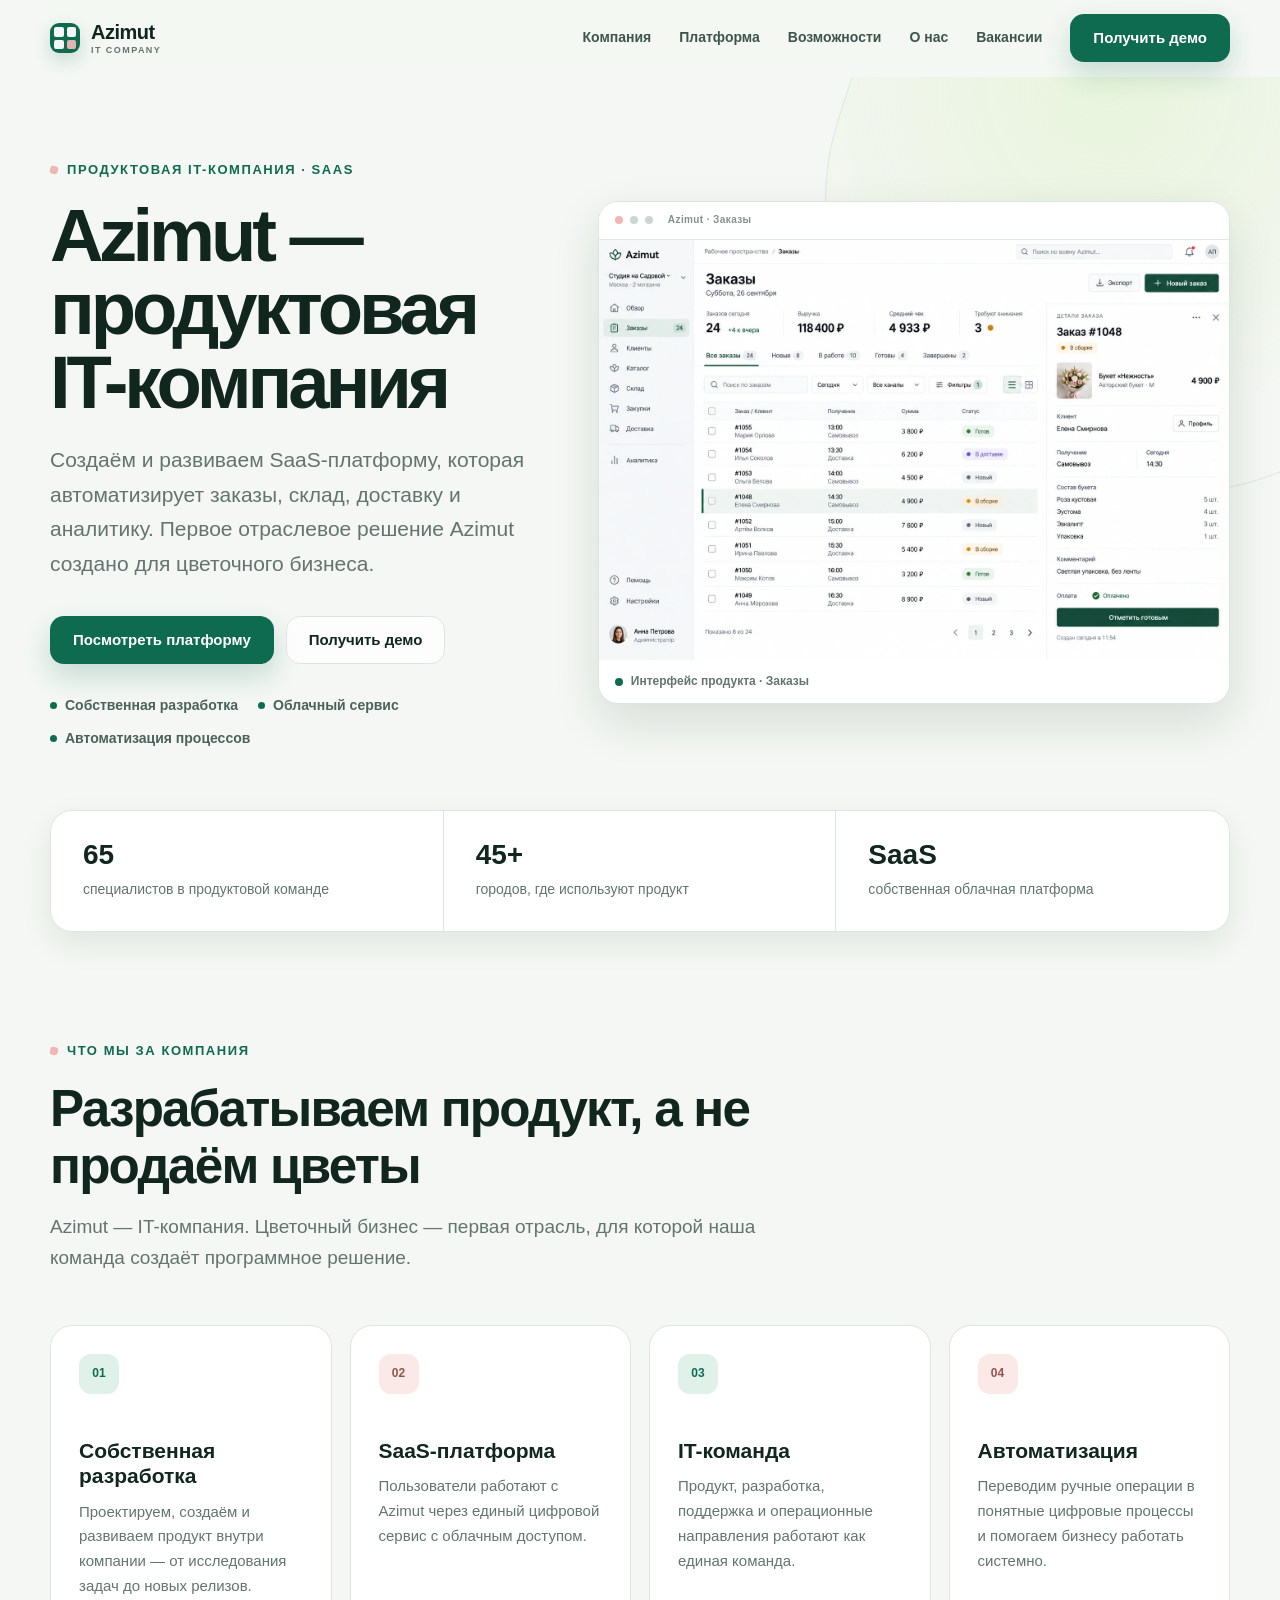
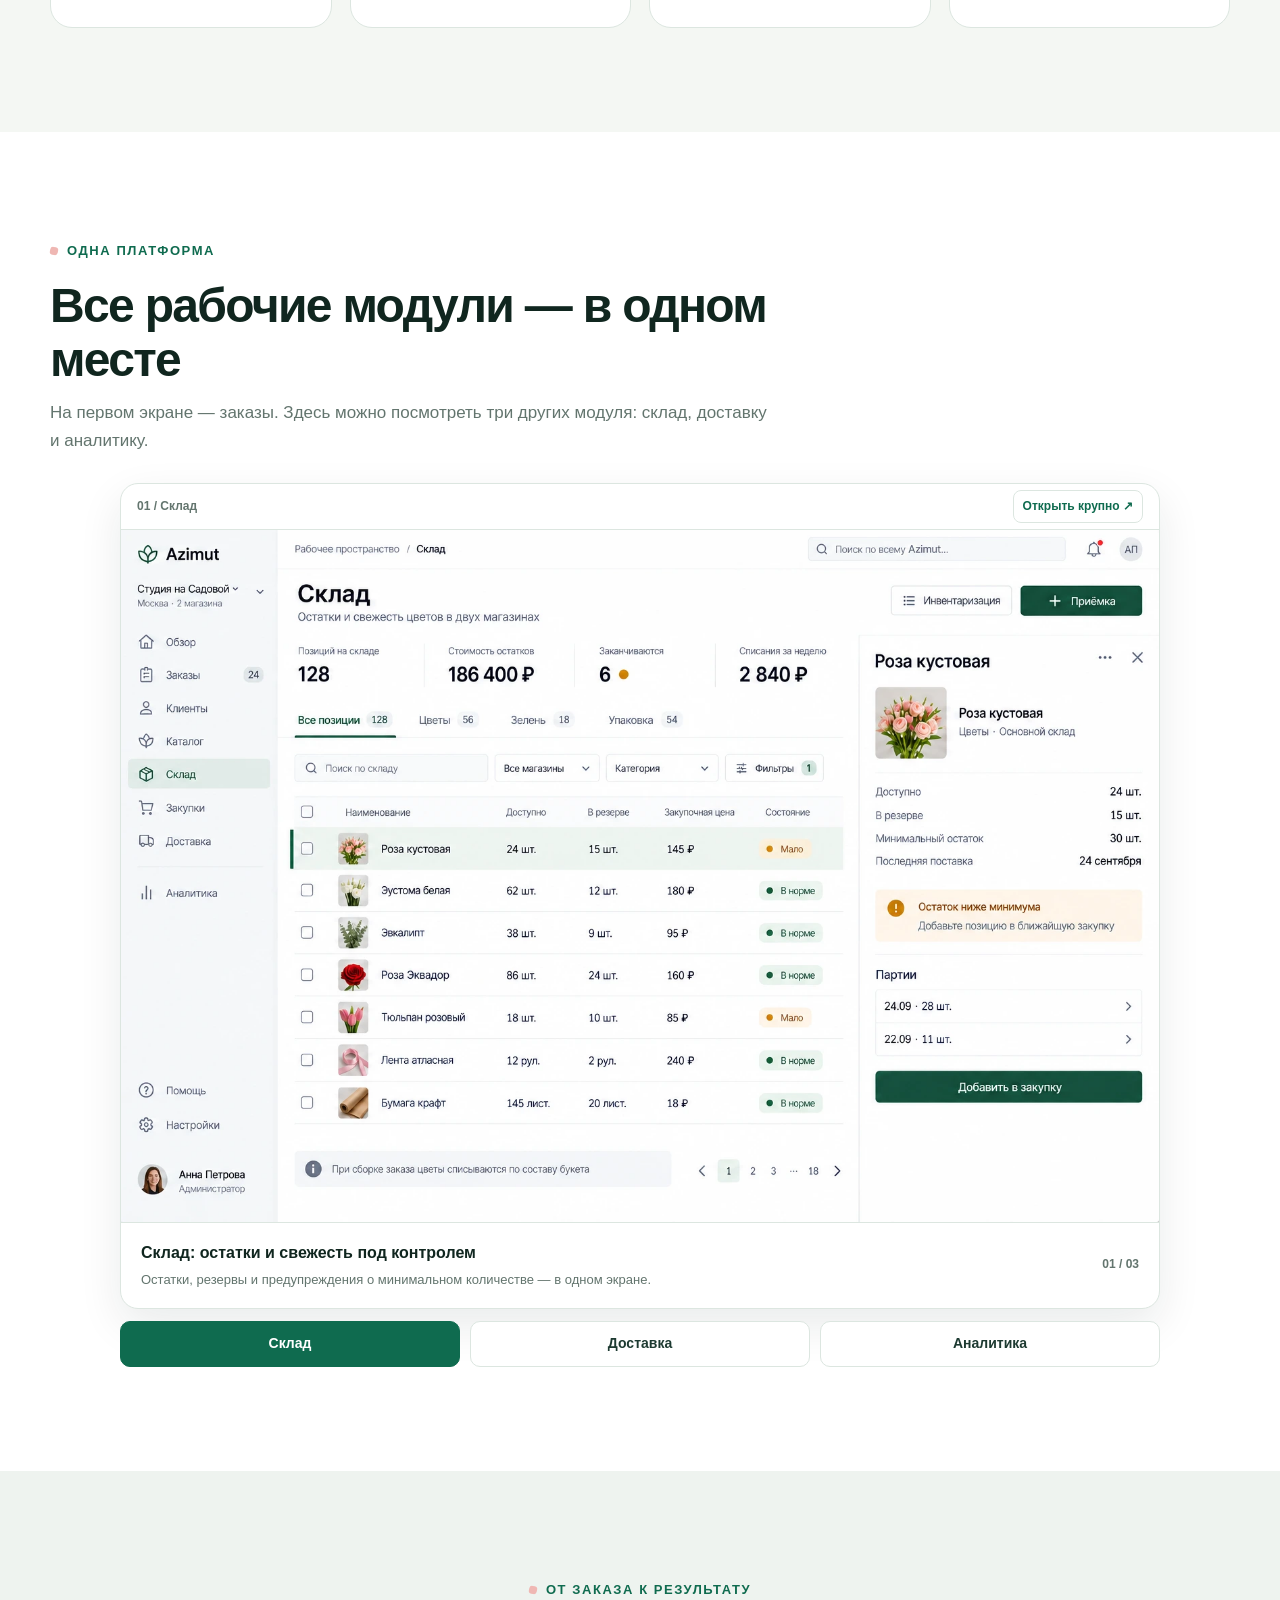
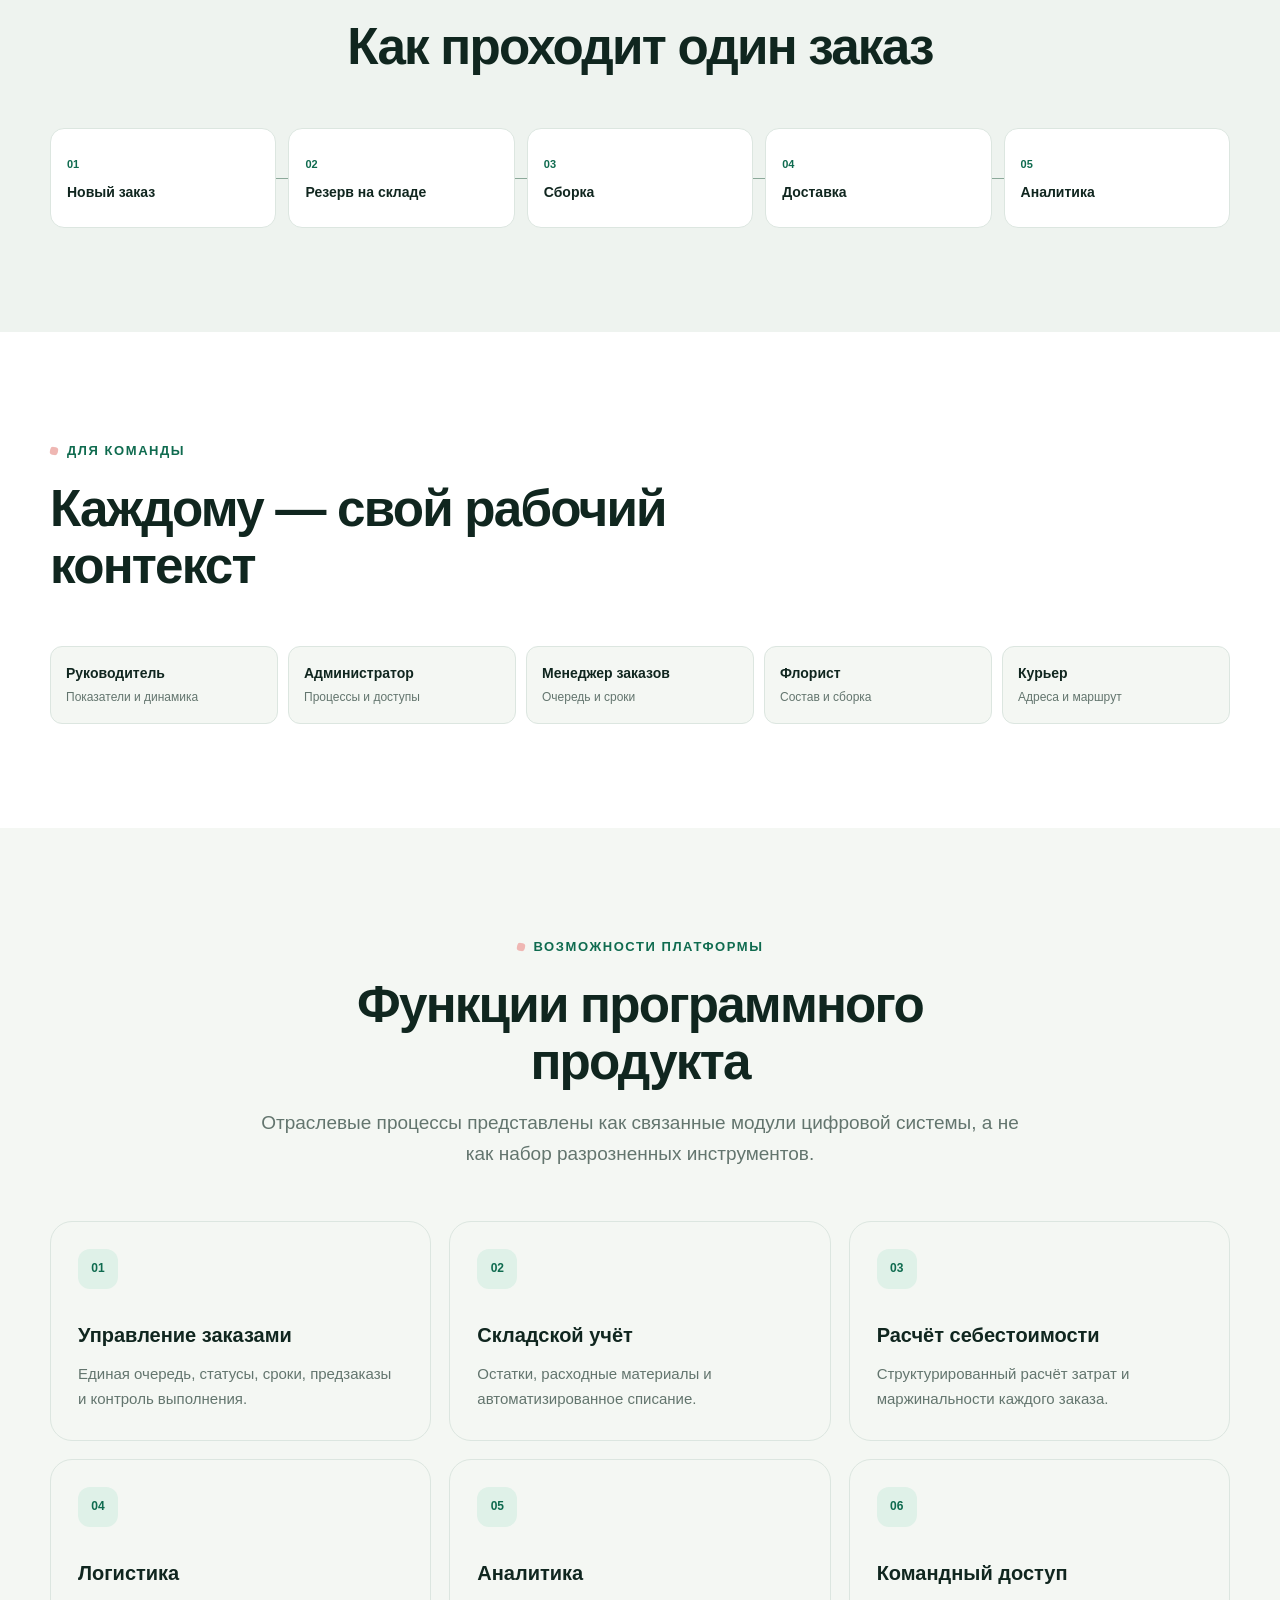
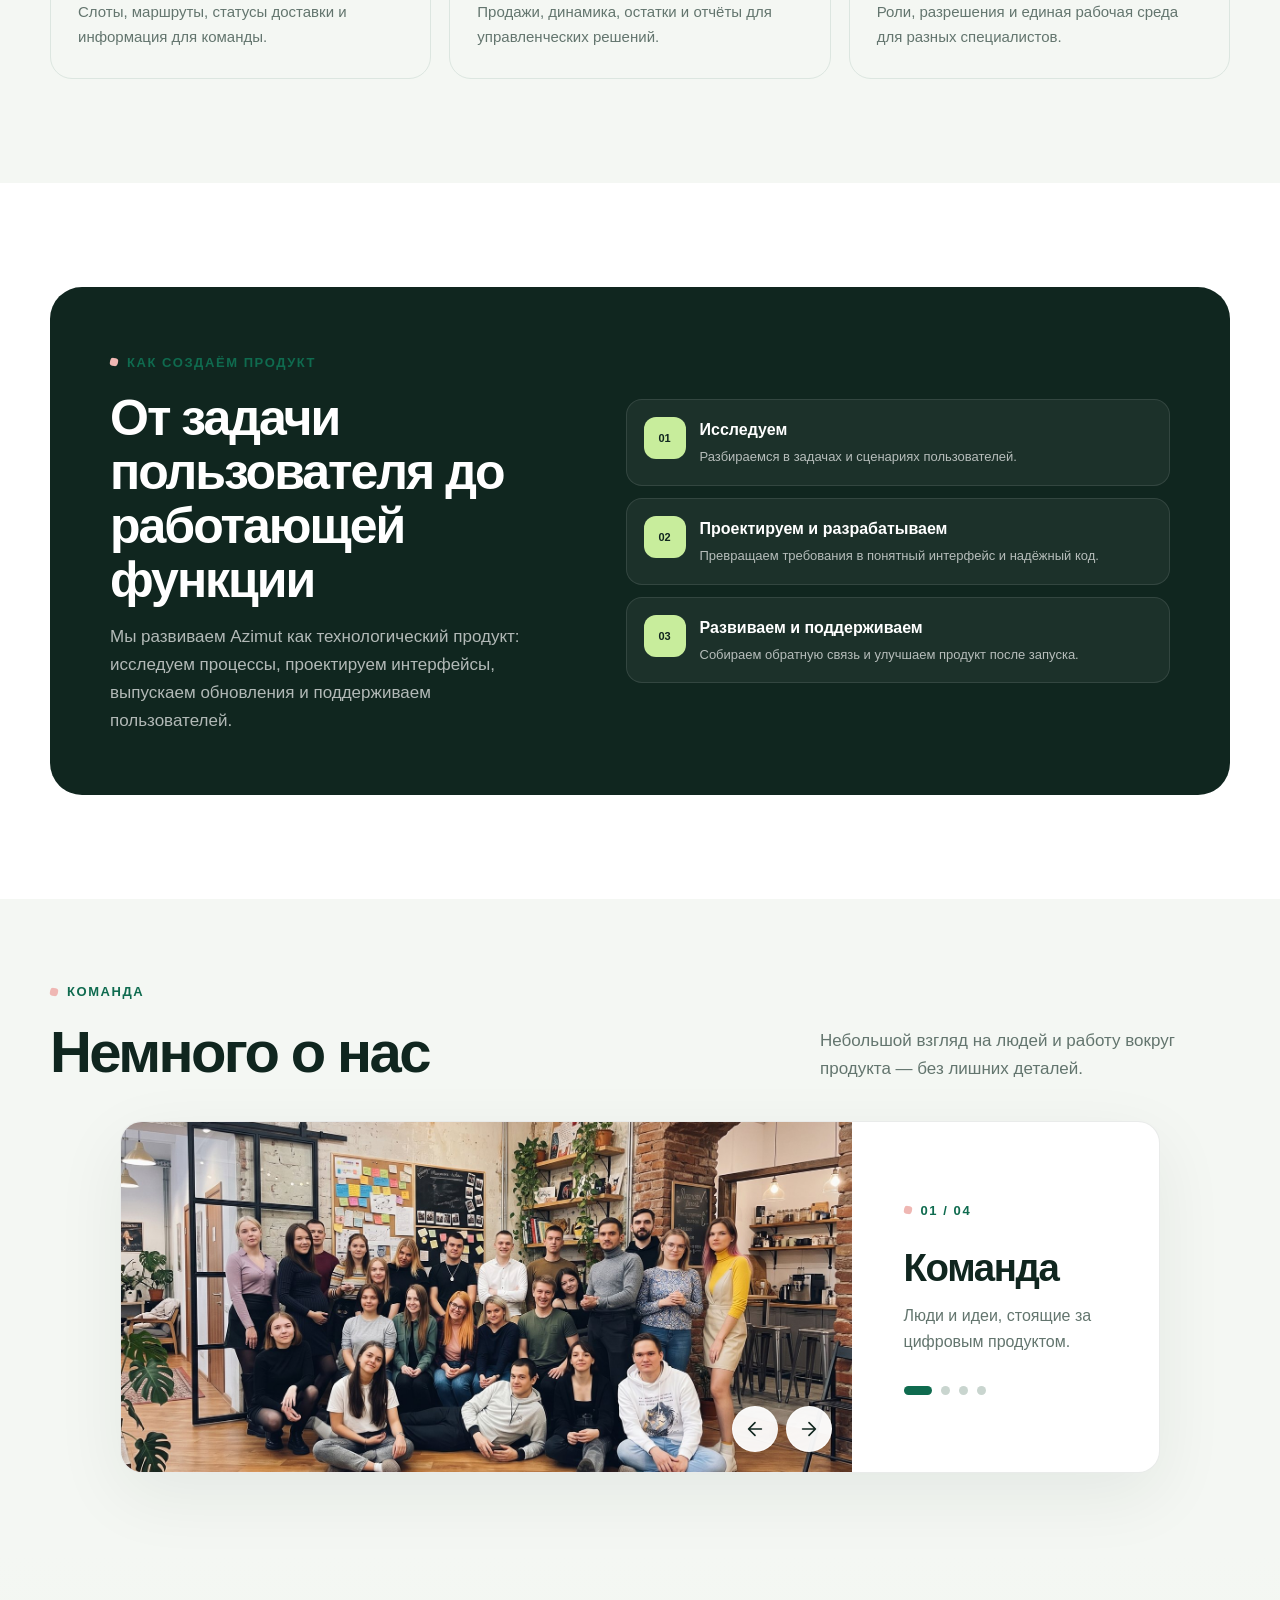
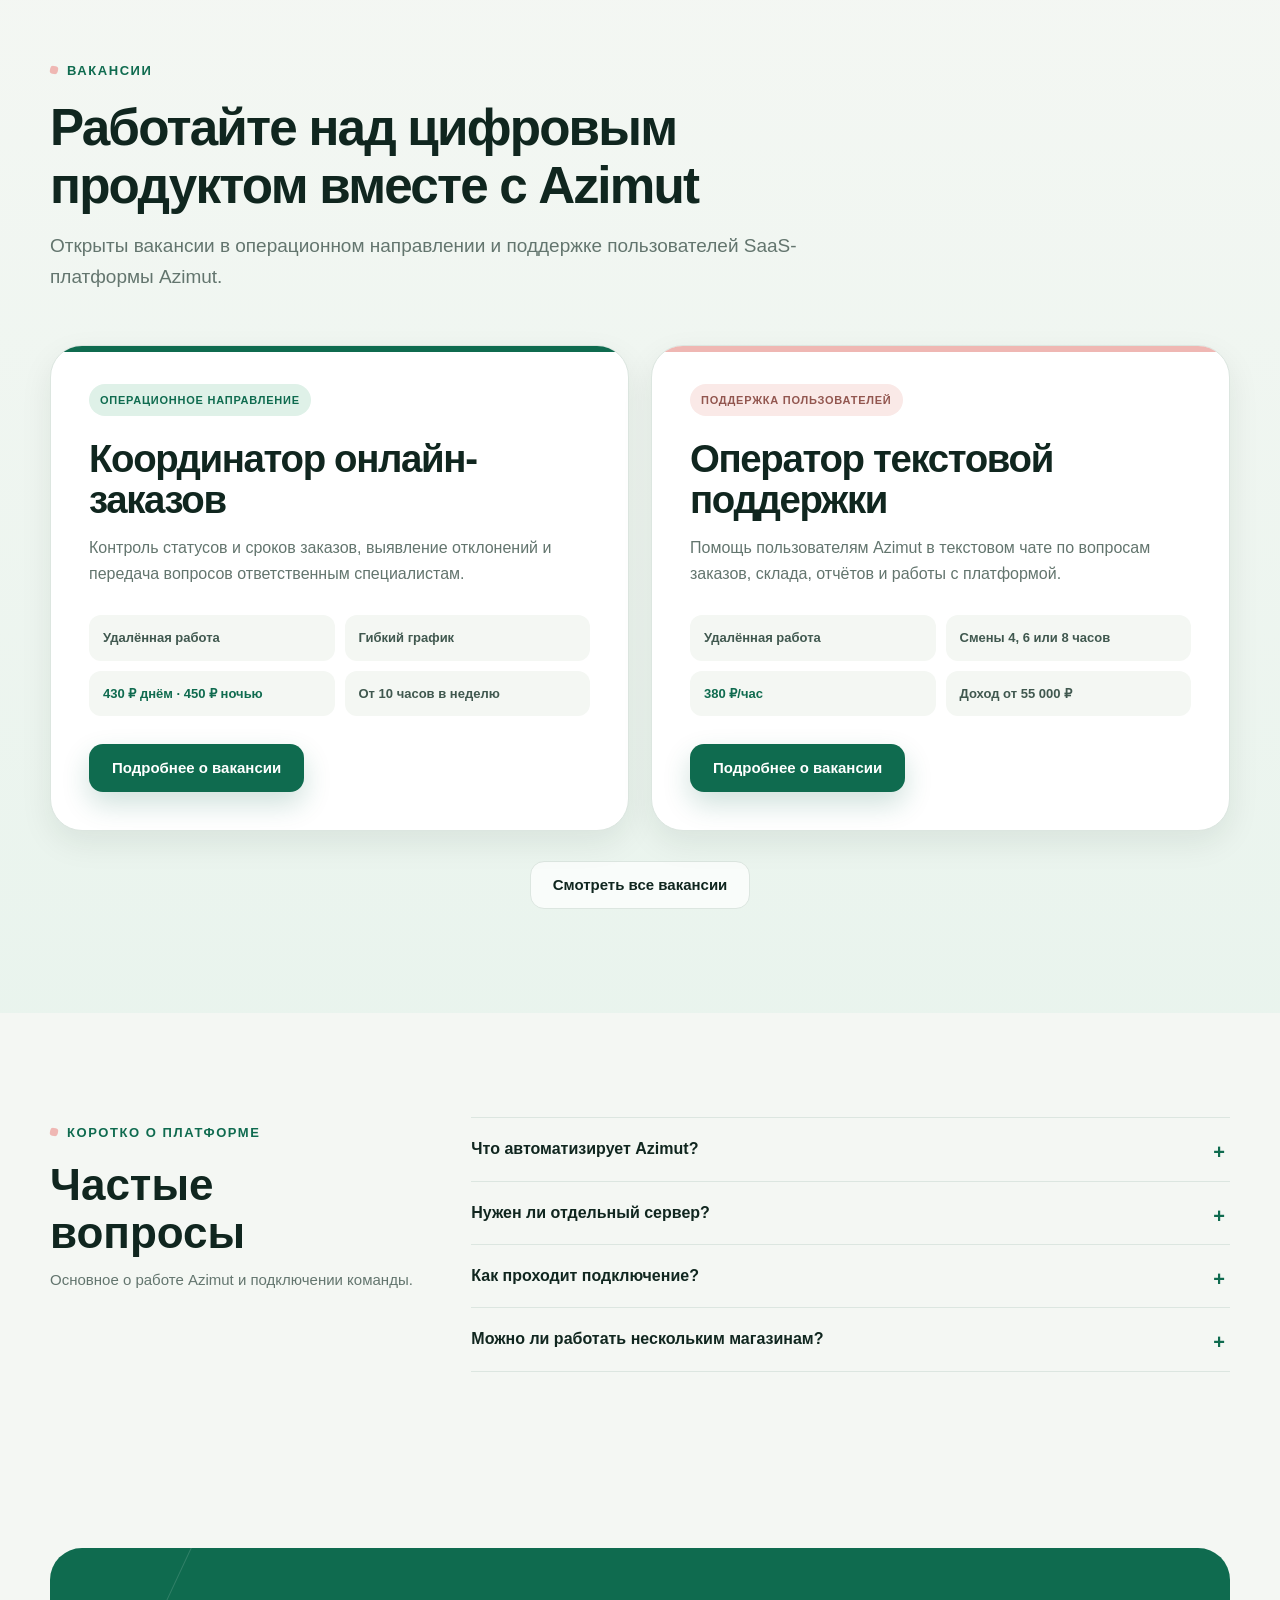
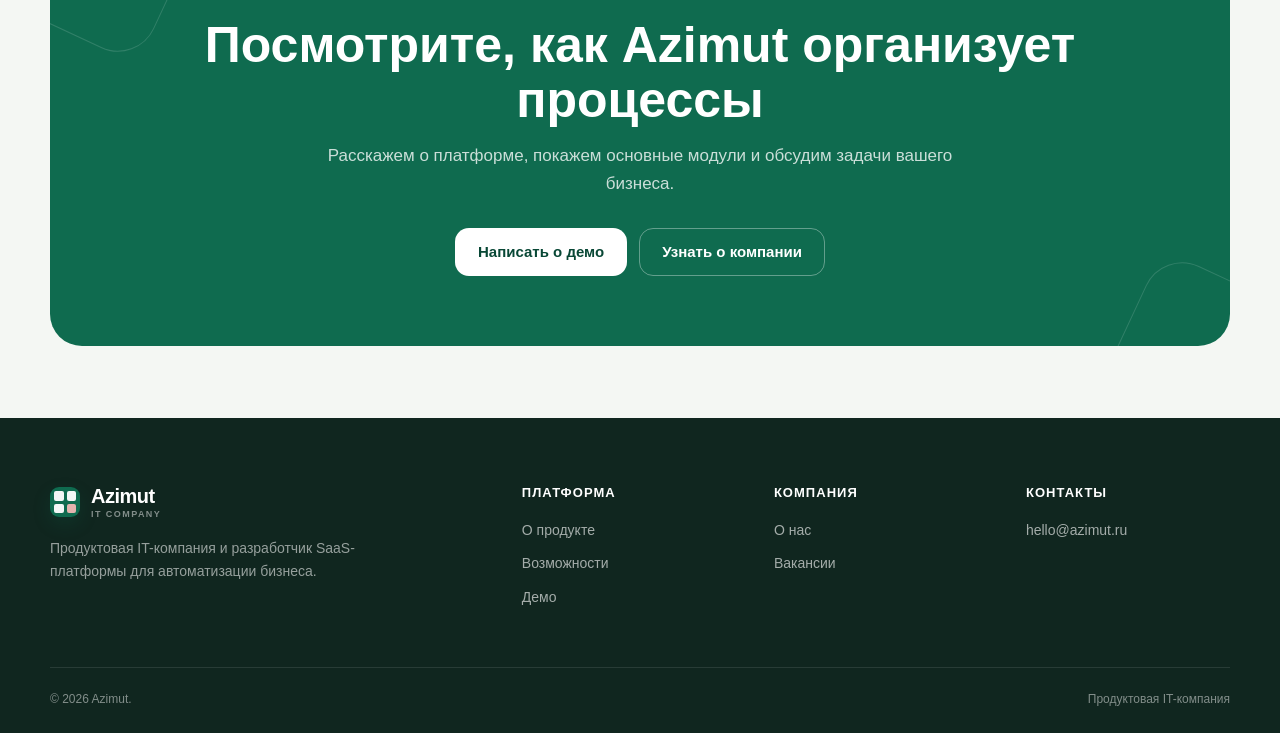
==== index.html @ 746b295f "Publish Azimut website" ====
<!DOCTYPE html>
<html lang="ru">
<head>
  <meta charset="UTF-8">
  <meta name="viewport" content="width=device-width, initial-scale=1.0">
  <meta name="theme-color" content="#0f6b4f">
  <meta name="description" content="Azimut — продуктовая IT-компания. Разрабатываем SaaS-платформу для автоматизации заказов, склада, доставки и аналитики бизнеса.">
  <meta property="og:title" content="Azimut — продуктовая IT-компания">
  <meta property="og:description" content="Создаём и развиваем SaaS-платформу для автоматизации бизнес-процессов. Первое отраслевое решение — для цветочного бизнеса.">
  <meta property="og:type" content="website">
  <meta property="og:site_name" content="Azimut">
  <meta property="og:url" content="https://azimutwork.ru/">
  <meta property="og:image" content="https://azimutwork.ru/og-image.png">
  <meta name="twitter:card" content="summary_large_image">
  <link rel="canonical" href="https://azimutwork.ru/">
  <link rel="icon" type="image/png" href="favicon.png?v=20260930">
  <link rel="stylesheet" href="styles.css?v=20261006-preview">
  <script src="script.js?v=20261006-preview" defer></script>
  <title>Azimut — продуктовая IT-компания и разработчик SaaS-платформы</title>
</head>
<body>
  <a class="skip-link" href="#main">Перейти к содержанию</a>

  <header class="site-header" data-header>
    <div class="container header-inner">
      <a class="brand" href="index.html" aria-label="Azimut — главная">
        <span class="brand-mark" aria-hidden="true"><i></i><i></i><i></i><i></i></span>
        <span class="brand-copy">Azimut<small>IT company</small></span>
      </a>
      <nav class="desktop-nav" aria-label="Основная навигация">
        <a href="#company">Компания</a>
        <a href="#platform">Платформа</a>
        <a href="#capabilities">Возможности</a>
        <a href="about.html">О нас</a>
        <a href="careers.html">Вакансии</a>
        <a class="button button--primary" href="mailto:hello@azimut.ru?subject=Демо%20Azimut">Получить демо</a>
      </nav>
      <button class="menu-button" type="button" aria-label="Открыть меню" aria-expanded="false" aria-controls="mobile-nav" data-menu-button>
        <span class="menu-lines" aria-hidden="true"><span></span><span></span><span></span></span>
      </button>
    </div>
  </header>

  <nav class="mobile-nav" id="mobile-nav" aria-label="Мобильная навигация" data-mobile-nav hidden>
    <a href="#company">Компания</a>
    <a href="#platform">Платформа</a>
    <a href="#capabilities">Возможности</a>
    <a href="about.html">О нас</a>
    <a href="careers.html">Вакансии</a>
    <a class="button button--primary" href="mailto:hello@azimut.ru?subject=Демо%20Azimut">Получить демо</a>
  </nav>

  <main id="main">
    <section class="hero">
      <div class="container hero-grid">
        <div class="hero-copy reveal">
          <div class="eyebrow">Продуктовая IT-компания · SaaS</div>
          <h1>Azimut — продуктовая IT-компания</h1>
          <p>Создаём и развиваем SaaS-платформу, которая автоматизирует заказы, склад, доставку и аналитику. Первое отраслевое решение Azimut создано для цветочного бизнеса.</p>
          <div class="hero-actions">
            <a class="button button--primary" href="#platform">Посмотреть платформу</a>
            <a class="button button--secondary" href="mailto:hello@azimut.ru?subject=Демо%20Azimut">Получить демо</a>
          </div>
          <div class="hero-points" aria-label="Ключевые особенности">
            <span>Собственная разработка</span>
            <span>Облачный сервис</span>
            <span>Автоматизация процессов</span>
          </div>
        </div>

        <figure class="product-window product-window--real reveal reveal--delay">
          <div class="window-bar"><span></span><span></span><span></span><div class="window-address">Azimut · Заказы</div></div>
          <img class="hero-product-image" src="product-orders.webp" alt="Реальный экран Azimut: очередь заказов, статусы и карточка выбранного заказа" width="1536" height="1024" fetchpriority="high">
          <figcaption class="hero-product-caption"><span class="status-dot"></span> Интерфейс продукта · Заказы</figcaption>
        </figure>
      </div>
    </section>

    <section class="trust-strip" aria-label="Azimut в цифрах">
      <div class="container">
        <div class="trust-grid">
          <div class="trust-item"><strong>65</strong><span>специалистов в продуктовой команде</span></div>
          <div class="trust-item"><strong>45+</strong><span>городов, где используют продукт</span></div>
          <div class="trust-item"><strong>SaaS</strong><span>собственная облачная платформа</span></div>
        </div>
      </div>
    </section>

    <section class="section" id="company">
      <div class="container">
        <div class="section-heading">
          <div class="eyebrow">Что мы за компания</div>
          <h2>Разрабатываем продукт, а не продаём цветы</h2>
          <p>Azimut — IT-компания. Цветочный бизнес — первая отрасль, для которой наша команда создаёт программное решение.</p>
        </div>
        <div class="card-grid">
          <article class="info-card"><span class="card-index">01</span><h3>Собственная разработка</h3><p>Проектируем, создаём и развиваем продукт внутри компании — от исследования задач до новых релизов.</p></article>
          <article class="info-card"><span class="card-index">02</span><h3>SaaS-платформа</h3><p>Пользователи работают с Azimut через единый цифровой сервис с облачным доступом.</p></article>
          <article class="info-card"><span class="card-index">03</span><h3>IT-команда</h3><p>Продукт, разработка, поддержка и операционные направления работают как единая команда.</p></article>
          <article class="info-card"><span class="card-index">04</span><h3>Автоматизация</h3><p>Переводим ручные операции в понятные цифровые процессы и помогаем бизнесу работать системно.</p></article>
        </div>
      </div>
    </section>

    <section class="section section--surface" id="platform">
      <div class="container showcase showcase--gallery">
        <div class="section-heading product-heading">
          <div class="eyebrow">Одна платформа</div>
          <h2>Все рабочие модули — в одном месте</h2>
          <p>На первом экране — заказы. Здесь можно посмотреть три других модуля: склад, доставку и аналитику.</p>
        </div>
        <div class="product-gallery" data-product-gallery>
          <div class="product-gallery-frame">
            <div class="product-gallery-toolbar"><span data-product-label>01 / Склад</span><button type="button" data-product-zoom>Открыть крупно <span aria-hidden="true">↗</span></button></div>
            <button class="product-gallery-media" type="button" data-product-zoom aria-label="Открыть выбранный экран Azimut крупно">
              <img src="product-stock.webp" alt="Реальный интерфейс Azimut: складской учёт" width="1536" height="1024" loading="lazy" data-product-image>
            </button>
            <div class="product-gallery-caption"><div><strong data-product-title>Склад: остатки и свежесть под контролем</strong><p data-product-description>Остатки, резервы и предупреждения о минимальном количестве — в одном экране.</p></div><span data-product-counter>01 / 03</span></div>
          </div>
          <div class="product-gallery-tabs" role="tablist" aria-label="Другие экраны продукта">
            <button class="is-active" type="button" role="tab" aria-selected="true" tabindex="0" data-product-tab data-image="product-stock.webp" data-label="01 / Склад" data-title="Склад: остатки и свежесть под контролем" data-description="Остатки, резервы и предупреждения о минимальном количестве — в одном экране." data-alt="Реальный интерфейс Azimut: складской учёт" data-counter="01 / 03">Склад</button>
            <button type="button" role="tab" aria-selected="false" tabindex="-1" data-product-tab data-image="product-delivery.webp" data-label="02 / Доставка" data-title="Доставка: маршрут и статусы на виду" data-description="Курьеры, адреса и порядок точек собраны на карте текущего дня." data-alt="Реальный интерфейс Azimut: управление доставкой" data-counter="02 / 03">Доставка</button>
            <button type="button" role="tab" aria-selected="false" tabindex="-1" data-product-tab data-image="product-analytics.webp" data-label="03 / Аналитика" data-title="Аналитика для решений по бизнесу" data-description="Выручка, прибыль и динамика продаж без ручного сведения отчётов." data-alt="Реальный интерфейс Azimut: аналитика бизнеса" data-counter="03 / 03">Аналитика</button>
          </div>
        </div>
      </div>
    </section>

    <section class="section order-flow" id="workflow">
      <div class="container">
        <div class="section-heading section-heading--center">
          <div class="eyebrow">От заказа к результату</div>
          <h2>Как проходит один заказ</h2>
        </div>
        <ol class="order-flow-list">
          <li><span>01</span><strong>Новый заказ</strong></li>
          <li><span>02</span><strong>Резерв на складе</strong></li>
          <li><span>03</span><strong>Сборка</strong></li>
          <li><span>04</span><strong>Доставка</strong></li>
          <li><span>05</span><strong>Аналитика</strong></li>
        </ol>
      </div>
    </section>

    <section class="section section--surface" id="users">
      <div class="container">
        <div class="section-heading">
          <div class="eyebrow">Для команды</div>
          <h2>Каждому — свой рабочий контекст</h2>
        </div>
        <ul class="role-list">
          <li><strong>Руководитель</strong><span>Показатели и динамика</span></li>
          <li><strong>Администратор</strong><span>Процессы и доступы</span></li>
          <li><strong>Менеджер заказов</strong><span>Очередь и сроки</span></li>
          <li><strong>Флорист</strong><span>Состав и сборка</span></li>
          <li><strong>Курьер</strong><span>Адреса и маршрут</span></li>
        </ul>
      </div>
    </section>

    <section class="section" id="capabilities">
      <div class="container">
        <div class="section-heading section-heading--center">
          <div class="eyebrow">Возможности платформы</div>
          <h2>Функции программного продукта</h2>
          <p>Отраслевые процессы представлены как связанные модули цифровой системы, а не как набор разрозненных инструментов.</p>
        </div>
        <div class="feature-grid">
          <article class="feature-card"><span class="card-index">01</span><h3>Управление заказами</h3><p>Единая очередь, статусы, сроки, предзаказы и контроль выполнения.</p></article>
          <article class="feature-card"><span class="card-index">02</span><h3>Складской учёт</h3><p>Остатки, расходные материалы и автоматизированное списание.</p></article>
          <article class="feature-card"><span class="card-index">03</span><h3>Расчёт себестоимости</h3><p>Структурированный расчёт затрат и маржинальности каждого заказа.</p></article>
          <article class="feature-card"><span class="card-index">04</span><h3>Логистика</h3><p>Слоты, маршруты, статусы доставки и информация для команды.</p></article>
          <article class="feature-card"><span class="card-index">05</span><h3>Аналитика</h3><p>Продажи, динамика, остатки и отчёты для управленческих решений.</p></article>
          <article class="feature-card"><span class="card-index">06</span><h3>Командный доступ</h3><p>Роли, разрешения и единая рабочая среда для разных специалистов.</p></article>
        </div>
      </div>
    </section>

    <section class="section section--surface">
      <div class="container">
        <div class="process-band">
          <div>
            <div class="eyebrow">Как создаём продукт</div>
            <h2>От задачи пользователя до работающей функции</h2>
            <p>Мы развиваем Azimut как технологический продукт: исследуем процессы, проектируем интерфейсы, выпускаем обновления и поддерживаем пользователей.</p>
          </div>
          <div class="process-list">
            <article class="process-item"><span>01</span><div><h3>Исследуем</h3><p>Разбираемся в задачах и сценариях пользователей.</p></div></article>
            <article class="process-item"><span>02</span><div><h3>Проектируем и разрабатываем</h3><p>Превращаем требования в понятный интерфейс и надёжный код.</p></div></article>
            <article class="process-item"><span>03</span><div><h3>Развиваем и поддерживаем</h3><p>Собираем обратную связь и улучшаем продукт после запуска.</p></div></article>
          </div>
        </div>
      </div>
    </section>

    <section class="section company-life-section" id="team">
      <div class="container">
        <div class="company-life-heading">
          <div>
            <div class="eyebrow">Команда</div>
            <h2>Немного о нас</h2>
          </div>
          <p>Небольшой взгляд на людей и работу вокруг продукта — без лишних деталей.</p>
        </div>
        <div class="team-carousel" data-team-carousel aria-label="Фотографии команды Azimut">
          <div class="team-carousel-visual">
            <figure class="team-carousel-slide is-active" data-team-slide>
              <img src="images/team-preview/team-gathering.jpeg?v=20261006-2" alt="Команда Azimut в рабочем пространстве" loading="lazy">
            </figure>
            <figure class="team-carousel-slide" data-team-slide hidden>
              <img src="images/team-preview/product-presentation-oct.jpeg?v=20261006-2" alt="Команда Azimut представляет продукт" loading="lazy">
            </figure>
            <figure class="team-carousel-slide" data-team-slide hidden>
              <img src="images/team-preview/team-workshop.jpeg?v=20261006-2" alt="Коллеги вместе проводят время на командном мероприятии" loading="lazy">
            </figure>
            <figure class="team-carousel-slide" data-team-slide hidden>
              <img src="images/team-preview/team-presentation-metrics-new.jpeg?v=20261006-2" alt="Выступление и обсуждение развития команды" loading="lazy">
            </figure>
            <div class="team-carousel-arrows">
              <button type="button" data-team-prev aria-label="Предыдущее фото"><svg viewBox="0 0 24 24" aria-hidden="true"><path d="M19 12H5m7 7-7-7 7-7"/></svg></button>
              <button type="button" data-team-next aria-label="Следующее фото"><svg viewBox="0 0 24 24" aria-hidden="true"><path d="M5 12h14m-7-7 7 7-7 7"/></svg></button>
            </div>
          </div>
          <div class="team-carousel-copy">
            <span class="eyebrow" data-team-count aria-hidden="true">01 / 04</span>
            <h3 data-team-title>Команда</h3>
            <p data-team-caption>Люди и идеи, стоящие за цифровым продуктом.</p>
            <div class="team-carousel-dots" aria-label="Выбрать фотографию">
              <button type="button" data-team-dot="0" aria-label="Фото 1 из 4" aria-pressed="true"></button>
              <button type="button" data-team-dot="1" aria-label="Фото 2 из 4" aria-pressed="false"></button>
              <button type="button" data-team-dot="2" aria-label="Фото 3 из 4" aria-pressed="false"></button>
              <button type="button" data-team-dot="3" aria-label="Фото 4 из 4" aria-pressed="false"></button>
            </div>
            <span class="sr-only" data-team-live aria-live="polite">Фото 1 из 4. Команда</span>
          </div>
        </div>
      </div>
    </section>

    <section class="section vacancies-section" id="vacancies">
      <div class="container">
        <div class="section-heading">
          <div class="eyebrow">Вакансии</div>
          <h2>Работайте над цифровым продуктом вместе с Azimut</h2>
          <p>Открыты вакансии в операционном направлении и поддержке пользователей SaaS-платформы Azimut.</p>
        </div>
        <div class="vacancy-grid">
          <article class="vacancy-card vacancy-card--orders">
            <div class="vacancy-card-top">
              <span class="vacancy-label">Операционное направление</span>
              <h3>Координатор онлайн-заказов</h3>
              <p>Контроль статусов и сроков заказов, выявление отклонений и передача вопросов ответственным специалистам.</p>
            </div>
            <ul class="vacancy-meta" aria-label="Условия вакансии координатора">
              <li>Удалённая работа</li>
              <li>Гибкий график</li>
              <li><strong>430 ₽ днём · 450 ₽ ночью</strong></li>
              <li>От 10 часов в неделю</li>
            </ul>
            <a class="button button--primary" href="vacancy-orders.html">Подробнее о вакансии</a>
          </article>

          <article class="vacancy-card vacancy-card--support">
            <div class="vacancy-card-top">
              <span class="vacancy-label">Поддержка пользователей</span>
              <h3>Оператор текстовой поддержки</h3>
              <p>Помощь пользователям Azimut в текстовом чате по вопросам заказов, склада, отчётов и работы с платформой.</p>
            </div>
            <ul class="vacancy-meta" aria-label="Условия вакансии оператора поддержки">
              <li>Удалённая работа</li>
              <li>Смены 4, 6 или 8 часов</li>
              <li><strong>380 ₽/час</strong></li>
              <li>Доход от 55 000 ₽</li>
            </ul>
            <a class="button button--primary" href="vacancy-support.html">Подробнее о вакансии</a>
          </article>
        </div>
        <div class="vacancies-all-link"><a class="button button--secondary" href="careers.html">Смотреть все вакансии</a></div>
      </div>
    </section>

    <section class="section faq-section" id="faq">
      <div class="container faq-layout">
        <div class="faq-intro"><div class="eyebrow">Коротко о платформе</div><h2>Частые вопросы</h2><p>Основное о работе Azimut и подключении команды.</p></div>
        <div class="home-faq-list">
          <details class="faq-item"><summary>Что автоматизирует Azimut?</summary><p>Платформа связывает заказы, складские остатки, сборку, доставку и управленческую аналитику.</p></details>
          <details class="faq-item"><summary>Нужен ли отдельный сервер?</summary><p>Нет. Azimut работает как облачный сервис: команда входит в рабочее пространство через браузер.</p></details>
          <details class="faq-item"><summary>Как проходит подключение?</summary><p>Сначала мы знакомимся с процессами бизнеса, затем настраиваем рабочее пространство, роли и доступы команды.</p></details>
          <details class="faq-item"><summary>Можно ли работать нескольким магазинам?</summary><p>Да. В одном рабочем пространстве можно вести процессы нескольких магазинов.</p></details>
        </div>
      </div>
    </section>

    <section class="section section--tight" id="demo">
      <div class="container">
        <div class="cta-panel">
          <h2>Посмотрите, как Azimut организует процессы</h2>
          <p>Расскажем о платформе, покажем основные модули и обсудим задачи вашего бизнеса.</p>
          <div class="hero-actions">
            <a class="button button--light" href="mailto:hello@azimut.ru?subject=Демо%20Azimut">Написать о демо</a>
            <a class="button button--ghost-light" href="about.html">Узнать о компании</a>
          </div>
        </div>
      </div>
    </section>
  </main>

  <dialog class="product-lightbox" data-product-lightbox aria-label="Экран интерфейса Azimut">
    <div class="product-lightbox-inner"><div class="product-lightbox-header"><span data-lightbox-label>Экран Azimut</span><button type="button" data-lightbox-close aria-label="Закрыть">×</button></div><img src="product-stock.webp" alt="Экран интерфейса Azimut" data-lightbox-image></div>
  </dialog>

  <footer class="site-footer" id="footer">
    <div class="container">
      <div class="footer-grid">
        <div class="footer-brand">
          <a class="brand" href="index.html" aria-label="Azimut — главная">
            <span class="brand-mark" aria-hidden="true"><i></i><i></i><i></i><i></i></span>
            <span class="brand-copy">Azimut<small>IT company</small></span>
          </a>
          <p>Продуктовая IT-компания и разработчик SaaS-платформы для автоматизации бизнеса.</p>
        </div>
        <div class="footer-column"><h2>Платформа</h2><a href="#platform">О продукте</a><a href="#capabilities">Возможности</a><a href="#demo">Демо</a></div>
        <div class="footer-column"><h2>Компания</h2><a href="about.html">О нас</a><a href="careers.html">Вакансии</a></div>
        <div class="footer-column"><h2>Контакты</h2><a href="mailto:hello@azimut.ru">hello@azimut.ru</a></div>
      </div>
      <div class="footer-bottom"><span>© <span data-year>2026</span> Azimut.</span><span>Продуктовая IT-компания</span></div>
    </div>
  </footer>
</body>
</html>
---- styles.css ----
:root {
  --ink: #10261f;
  --text: #1d3a31;
  --muted: #63756e;
  --primary: #0f6b4f;
  --primary-dark: #084735;
  --primary-soft: #dff1e8;
  --accent: #efb7b3;
  --accent-soft: #fae9e7;
  --lime: #c8ed9c;
  --background: #f4f7f3;
  --surface: #ffffff;
  --surface-muted: #edf3ef;
  --line: #dce6e0;
  --shadow-sm: 0 12px 32px rgba(16, 38, 31, 0.08);
  --shadow-lg: 0 28px 70px rgba(16, 38, 31, 0.14);
  --radius-sm: 14px;
  --radius-md: 22px;
  --radius-lg: 32px;
  --transition: 180ms ease;
}

* {
  box-sizing: border-box;
  margin: 0;
  padding: 0;
}

html {
  scroll-behavior: smooth;
  scroll-padding-top: 88px;
}

body {
  min-width: 320px;
  overflow-x: hidden;
  background: var(--background);
  color: var(--text);
  font-family: Inter, "Segoe UI", Roboto, Helvetica, Arial, sans-serif;
  font-size: 17px;
  line-height: 1.65;
  text-rendering: optimizeLegibility;
}

body.menu-open {
  overflow: hidden;
}

img {
  display: block;
  max-width: 100%;
}

a {
  color: inherit;
  text-decoration: none;
}

button,
input,
select {
  color: inherit;
  font: inherit;
}

button {
  border: 0;
}

ul {
  list-style: none;
}

:focus-visible {
  outline: 3px solid rgba(15, 107, 79, 0.35);
  outline-offset: 4px;
}

.skip-link {
  position: fixed;
  top: 12px;
  left: 12px;
  z-index: 1000;
  padding: 10px 16px;
  transform: translateY(-160%);
  border-radius: 10px;
  background: var(--ink);
  color: #fff;
  font-weight: 700;
}

.skip-link:focus {
  transform: translateY(0);
}

.container {
  width: min(1180px, calc(100% - 48px));
  margin-inline: auto;
}

.section {
  padding: 104px 0;
}

.section--surface {
  background: var(--surface);
}

.section--tight {
  padding: 72px 0;
}

.eyebrow {
  display: inline-flex;
  align-items: center;
  gap: 9px;
  margin-bottom: 18px;
  color: var(--primary);
  font-size: 13px;
  font-weight: 800;
  letter-spacing: 0.12em;
  text-transform: uppercase;
}

.eyebrow::before {
  width: 8px;
  height: 8px;
  border-radius: 3px;
  background: var(--accent);
  content: "";
  transform: rotate(12deg);
}

.section-heading {
  max-width: 760px;
  margin-bottom: 52px;
}

.section-heading--center {
  margin-inline: auto;
  text-align: center;
}

.section-heading h2 {
  margin-bottom: 16px;
  color: var(--ink);
  font-size: clamp(32px, 4vw, 52px);
  line-height: 1.12;
  letter-spacing: -0.035em;
}

.section-heading p {
  color: var(--muted);
  font-size: 19px;
  line-height: 1.65;
}

.site-header {
  position: sticky;
  top: 0;
  z-index: 100;
  border-bottom: 1px solid transparent;
  background: rgba(244, 247, 243, 0.88);
  backdrop-filter: blur(18px);
  transition: border-color var(--transition), box-shadow var(--transition);
}

.site-header.is-scrolled {
  border-color: rgba(16, 38, 31, 0.08);
  box-shadow: 0 8px 28px rgba(16, 38, 31, 0.05);
}

.header-inner {
  display: flex;
  min-height: 76px;
  align-items: center;
  justify-content: space-between;
  gap: 30px;
}

.brand {
  display: inline-flex;
  align-items: center;
  gap: 11px;
  color: var(--ink);
  font-size: 20px;
  font-weight: 850;
  line-height: 1;
  letter-spacing: -0.025em;
}

.brand-mark {
  display: grid;
  width: 30px;
  height: 30px;
  grid-template-columns: repeat(2, 1fr);
  gap: 3px;
  padding: 4px;
  border-radius: 9px;
  background: var(--primary);
  box-shadow: 0 7px 18px rgba(15, 107, 79, 0.2);
}

.brand-mark i {
  display: block;
  border-radius: 2px;
  background: #fff;
  opacity: 0.95;
}

.brand-mark i:last-child {
  background: var(--accent);
}

.brand-copy {
  display: grid;
  gap: 4px;
}

.brand-copy small {
  color: var(--muted);
  font-size: 9px;
  font-weight: 800;
  letter-spacing: 0.16em;
  text-transform: uppercase;
}

.desktop-nav {
  display: flex;
  align-items: center;
  gap: 28px;
}

.desktop-nav > a:not(.button) {
  color: #3d554d;
  font-size: 14px;
  font-weight: 650;
  transition: color var(--transition);
}

.desktop-nav > a:not(.button):hover,
.desktop-nav > a[aria-current="page"] {
  color: var(--primary);
}

.button {
  display: inline-flex;
  min-height: 48px;
  align-items: center;
  justify-content: center;
  gap: 9px;
  padding: 12px 22px;
  border: 1px solid transparent;
  border-radius: 14px;
  cursor: pointer;
  font-size: 15px;
  font-weight: 800;
  line-height: 1.2;
  text-align: center;
  transition: transform var(--transition), box-shadow var(--transition), background var(--transition), border-color var(--transition);
}

.button:hover {
  transform: translateY(-2px);
}

.button--primary {
  background: var(--primary);
  box-shadow: 0 12px 28px rgba(15, 107, 79, 0.2);
  color: #fff;
}

.button--primary:hover {
  background: var(--primary-dark);
}

.button--secondary {
  border-color: var(--line);
  background: rgba(255, 255, 255, 0.72);
  color: var(--ink);
}

.button--secondary:hover {
  border-color: #b9cbc1;
  box-shadow: var(--shadow-sm);
}

.button--light {
  background: #fff;
  color: var(--primary-dark);
}

.button--ghost-light {
  border-color: rgba(255, 255, 255, 0.35);
  color: #fff;
}

.menu-button {
  display: none;
  width: 46px;
  height: 46px;
  align-items: center;
  justify-content: center;
  border-radius: 13px;
  background: var(--surface);
  box-shadow: 0 8px 20px rgba(16, 38, 31, 0.08);
  cursor: pointer;
}

.menu-lines {
  display: grid;
  width: 22px;
  gap: 5px;
}

.menu-lines span {
  height: 2px;
  border-radius: 2px;
  background: var(--ink);
  transition: transform var(--transition), opacity var(--transition);
}

.menu-button[aria-expanded="true"] .menu-lines span:first-child {
  transform: translateY(7px) rotate(45deg);
}

.menu-button[aria-expanded="true"] .menu-lines span:nth-child(2) {
  opacity: 0;
}

.menu-button[aria-expanded="true"] .menu-lines span:last-child {
  transform: translateY(-7px) rotate(-45deg);
}

.mobile-nav {
  position: fixed;
  inset: 76px 0 0;
  z-index: 90;
  display: grid;
  align-content: start;
  gap: 4px;
  padding: 26px 24px;
  background: rgba(244, 247, 243, 0.98);
}

.mobile-nav[hidden] {
  display: none;
}

.mobile-nav a {
  padding: 14px 12px;
  border-radius: 12px;
  color: var(--ink);
  font-size: 18px;
  font-weight: 750;
}

.mobile-nav a:hover {
  background: var(--surface);
}

.mobile-nav .button {
  margin-top: 12px;
  color: #fff;
}

.hero {
  position: relative;
  overflow: hidden;
  padding: 78px 0 88px;
}

.hero::before {
  position: absolute;
  top: -220px;
  right: -180px;
  width: 620px;
  height: 620px;
  border: 1px solid rgba(15, 107, 79, 0.1);
  border-radius: 42%;
  background: radial-gradient(circle at 40% 40%, rgba(200, 237, 156, 0.26), transparent 65%);
  content: "";
  transform: rotate(18deg);
}

.hero-grid {
  position: relative;
  z-index: 1;
  display: grid;
  grid-template-columns: minmax(0, 0.92fr) minmax(480px, 1.08fr);
  align-items: center;
  gap: 62px;
}

.hero-copy h1,
.page-hero h1 {
  max-width: 760px;
  margin-bottom: 24px;
  color: var(--ink);
  font-size: clamp(46px, 5.8vw, 76px);
  font-weight: 850;
  line-height: 0.99;
  letter-spacing: -0.055em;
}

.hero-copy > p,
.page-hero-copy > p {
  max-width: 660px;
  color: var(--muted);
  font-size: clamp(18px, 2vw, 21px);
  line-height: 1.65;
}

.hero-actions {
  display: flex;
  flex-wrap: wrap;
  gap: 12px;
  margin-top: 34px;
}

.hero-points {
  display: flex;
  flex-wrap: wrap;
  gap: 10px 20px;
  margin-top: 30px;
  color: #4b625a;
  font-size: 14px;
  font-weight: 700;
}

.hero-points span {
  display: inline-flex;
  align-items: center;
  gap: 8px;
}

.hero-points span::before {
  width: 7px;
  height: 7px;
  border-radius: 50%;
  background: var(--primary);
  content: "";
}

.product-window {
  position: relative;
  overflow: hidden;
  border: 1px solid rgba(16, 38, 31, 0.1);
  border-radius: 24px;
  background: #f8faf8;
  box-shadow: var(--shadow-lg);
  transform: rotate(1deg);
}

.product-window::after {
  position: absolute;
  right: -36px;
  bottom: -42px;
  width: 130px;
  height: 130px;
  border-radius: 32px;
  background: var(--accent);
  content: "";
  opacity: 0.24;
  transform: rotate(24deg);
}

.window-bar {
  display: flex;
  height: 42px;
  align-items: center;
  gap: 7px;
  padding: 0 16px;
  border-bottom: 1px solid #e2e9e5;
  background: #fff;
}

.window-bar span {
  width: 8px;
  height: 8px;
  border-radius: 50%;
  background: #cbd8d1;
}

.window-bar span:first-child {
  background: var(--accent);
}

.window-address {
  margin-left: 8px;
  color: #84938d;
  font-size: 10px;
  font-weight: 700;
  letter-spacing: 0.04em;
}

.app-shell {
  display: grid;
  min-height: 408px;
  grid-template-columns: 120px 1fr;
}

.app-sidebar {
  padding: 20px 14px;
  background: var(--primary-dark);
  color: rgba(255, 255, 255, 0.68);
}

.app-brand {
  margin-bottom: 26px;
  color: #fff;
  font-size: 12px;
  font-weight: 800;
}

.app-nav-item {
  margin-bottom: 8px;
  padding: 8px 9px;
  border-radius: 8px;
  font-size: 9px;
  font-weight: 650;
}

.app-nav-item.is-active {
  background: rgba(255, 255, 255, 0.12);
  color: #fff;
}

.app-main {
  min-width: 0;
  padding: 22px;
}

.app-heading {
  display: flex;
  align-items: center;
  justify-content: space-between;
  gap: 10px;
  margin-bottom: 18px;
}

.app-heading strong {
  color: var(--ink);
  font-size: 15px;
}

.app-heading span {
  padding: 5px 8px;
  border-radius: 7px;
  background: var(--primary-soft);
  color: var(--primary);
  font-size: 8px;
  font-weight: 800;
}

.metric-grid {
  display: grid;
  grid-template-columns: repeat(3, 1fr);
  gap: 10px;
  margin-bottom: 14px;
}

.metric-card {
  padding: 12px;
  border: 1px solid #e5ece8;
  border-radius: 11px;
  background: #fff;
}

.metric-card small {
  display: block;
  margin-bottom: 5px;
  color: #84938d;
  font-size: 7px;
}

.metric-card b {
  color: var(--ink);
  font-size: 15px;
}

.metric-card em {
  display: block;
  margin-top: 4px;
  color: var(--primary);
  font-size: 7px;
  font-style: normal;
  font-weight: 800;
}

.dashboard-grid {
  display: grid;
  grid-template-columns: 1.35fr 0.65fr;
  gap: 12px;
}

.ui-panel {
  min-width: 0;
  padding: 14px;
  border: 1px solid #e5ece8;
  border-radius: 12px;
  background: #fff;
}

.ui-panel-title {
  display: flex;
  align-items: center;
  justify-content: space-between;
  margin-bottom: 12px;
  color: var(--ink);
  font-size: 9px;
  font-weight: 800;
}

.ui-status {
  padding: 3px 6px;
  border-radius: 999px;
  background: var(--accent-soft);
  color: #92564f;
  font-size: 6px;
}

.order-row {
  display: grid;
  grid-template-columns: 0.75fr 1.2fr 0.7fr;
  gap: 8px;
  padding: 8px 0;
  border-top: 1px solid #edf1ef;
  color: #60716b;
  font-size: 7px;
}

.order-row strong {
  color: var(--ink);
}

.bar-chart {
  display: flex;
  height: 104px;
  align-items: end;
  gap: 7px;
  padding-top: 10px;
}

.bar-chart i {
  flex: 1;
  min-height: 20px;
  border-radius: 5px 5px 2px 2px;
  background: var(--primary-soft);
}

.bar-chart i:nth-child(2),
.bar-chart i:nth-child(5) {
  background: var(--primary);
}

.mockup-caption {
  position: absolute;
  right: 18px;
  bottom: 14px;
  z-index: 2;
  padding: 5px 9px;
  border-radius: 999px;
  background: rgba(255, 255, 255, 0.9);
  color: #6d7d77;
  font-size: 8px;
  font-weight: 750;
}

.trust-strip {
  position: relative;
  z-index: 2;
  margin-top: -28px;
}

.trust-grid {
  display: grid;
  grid-template-columns: repeat(3, 1fr);
  overflow: hidden;
  border: 1px solid var(--line);
  border-radius: var(--radius-md);
  background: var(--surface);
  box-shadow: var(--shadow-sm);
}

.trust-item {
  padding: 28px 32px;
  border-right: 1px solid var(--line);
}

.trust-item:last-child {
  border-right: 0;
}

.trust-item strong {
  display: block;
  margin-bottom: 4px;
  color: var(--ink);
  font-size: 28px;
  line-height: 1.15;
}

.trust-item span {
  color: var(--muted);
  font-size: 14px;
}

.card-grid {
  display: grid;
  grid-template-columns: repeat(4, 1fr);
  gap: 18px;
}

.info-card {
  min-height: 250px;
  padding: 28px;
  border: 1px solid var(--line);
  border-radius: var(--radius-md);
  background: var(--surface);
  transition: transform var(--transition), box-shadow var(--transition), border-color var(--transition);
}

.info-card:hover {
  transform: translateY(-5px);
  border-color: #c9d8d0;
  box-shadow: var(--shadow-sm);
}

.card-index {
  display: inline-flex;
  width: 40px;
  height: 40px;
  align-items: center;
  justify-content: center;
  margin-bottom: 44px;
  border-radius: 12px;
  background: var(--primary-soft);
  color: var(--primary);
  font-size: 12px;
  font-weight: 850;
}

.info-card:nth-child(even) .card-index {
  background: var(--accent-soft);
  color: #92564f;
}

.info-card h3 {
  margin-bottom: 11px;
  color: var(--ink);
  font-size: 21px;
  line-height: 1.2;
}

.info-card p {
  color: var(--muted);
  font-size: 15px;
}

.showcase {
  display: grid;
  grid-template-columns: 0.74fr 1.26fr;
  align-items: center;
  gap: 64px;
}

.showcase-copy h2 {
  margin-bottom: 20px;
  color: var(--ink);
  font-size: clamp(34px, 4vw, 52px);
  line-height: 1.08;
  letter-spacing: -0.04em;
}

.showcase-copy > p {
  margin-bottom: 26px;
  color: var(--muted);
  font-size: 18px;
}

.check-list {
  display: grid;
  gap: 13px;
}

.check-list li {
  position: relative;
  padding-left: 28px;
  color: #40584f;
  font-size: 15px;
  font-weight: 650;
}

.check-list li::before {
  position: absolute;
  top: 7px;
  left: 0;
  width: 14px;
  height: 14px;
  border-radius: 5px;
  background: var(--primary);
  box-shadow: inset 0 0 0 4px var(--primary-soft);
  content: "";
}

.workspace-preview {
  display: grid;
  grid-template-columns: 1fr 0.72fr;
  gap: 14px;
  padding: 18px;
  border: 1px solid var(--line);
  border-radius: var(--radius-lg);
  background: #e8efeb;
  box-shadow: var(--shadow-lg);
}

.preview-column {
  display: grid;
  gap: 14px;
}

.preview-card {
  padding: 21px;
  border-radius: 18px;
  background: var(--surface);
  box-shadow: 0 8px 24px rgba(16, 38, 31, 0.05);
}

.preview-card header {
  display: flex;
  align-items: center;
  justify-content: space-between;
  gap: 12px;
  margin-bottom: 18px;
}

.preview-card header strong {
  color: var(--ink);
  font-size: 13px;
}

.preview-card header span {
  color: var(--muted);
  font-size: 9px;
}

.preview-list {
  display: grid;
  gap: 10px;
}

.preview-list li {
  display: grid;
  grid-template-columns: 32px 1fr auto;
  align-items: center;
  gap: 10px;
  padding: 9px;
  border-radius: 10px;
  background: var(--background);
}

.preview-avatar {
  display: inline-flex;
  width: 32px;
  height: 32px;
  align-items: center;
  justify-content: center;
  border-radius: 10px;
  background: var(--primary-soft);
  color: var(--primary);
  font-size: 9px;
  font-weight: 850;
}

.preview-list b {
  display: block;
  color: var(--ink);
  font-size: 9px;
}

.preview-list small {
  color: var(--muted);
  font-size: 7px;
}

.preview-list em {
  padding: 4px 6px;
  border-radius: 999px;
  background: var(--accent-soft);
  color: #92564f;
  font-size: 6px;
  font-style: normal;
  font-weight: 800;
}

.donut {
  position: relative;
  width: 112px;
  height: 112px;
  margin: 12px auto 20px;
  border-radius: 50%;
  background: conic-gradient(var(--primary) 0 62%, var(--lime) 62% 84%, var(--accent) 84% 100%);
}

.donut::after {
  position: absolute;
  inset: 19px;
  display: grid;
  place-items: center;
  border-radius: 50%;
  background: #fff;
  color: var(--ink);
  content: "84%";
  font-size: 18px;
  font-weight: 850;
}

.mini-legend {
  display: grid;
  gap: 8px;
  color: var(--muted);
  font-size: 8px;
}

.mini-legend span {
  display: flex;
  align-items: center;
  justify-content: space-between;
}

.feature-grid {
  display: grid;
  grid-template-columns: repeat(3, 1fr);
  gap: 18px;
}

.feature-card {
  min-height: 220px;
  padding: 27px;
  border: 1px solid var(--line);
  border-radius: var(--radius-md);
  background: var(--background);
}

.feature-card .card-index {
  margin-bottom: 30px;
}

.feature-card h3 {
  margin-bottom: 10px;
  color: var(--ink);
  font-size: 20px;
}

.feature-card p {
  color: var(--muted);
  font-size: 15px;
}

.process-band {
  display: grid;
  grid-template-columns: 0.9fr 1.1fr;
  align-items: center;
  gap: 70px;
  padding: 60px;
  border-radius: var(--radius-lg);
  background: var(--ink);
  color: #fff;
}

.process-band h2 {
  margin-bottom: 16px;
  font-size: clamp(32px, 4vw, 50px);
  line-height: 1.08;
  letter-spacing: -0.04em;
}

.process-band p {
  color: rgba(255, 255, 255, 0.68);
}

.process-list {
  display: grid;
  gap: 12px;
}

.process-item {
  display: grid;
  grid-template-columns: 42px 1fr;
  gap: 14px;
  padding: 17px;
  border: 1px solid rgba(255, 255, 255, 0.1);
  border-radius: 16px;
  background: rgba(255, 255, 255, 0.05);
}

.process-item span {
  display: grid;
  width: 42px;
  height: 42px;
  place-items: center;
  border-radius: 12px;
  background: var(--lime);
  color: var(--ink);
  font-size: 11px;
  font-weight: 850;
}

.process-item h3 {
  margin-bottom: 3px;
  font-size: 16px;
}

.process-item p {
  font-size: 13px;
}

.career-teaser {
  display: grid;
  grid-template-columns: 1fr auto;
  align-items: center;
  gap: 40px;
  padding: 48px 52px;
  border: 1px solid var(--line);
  border-radius: var(--radius-lg);
  background: var(--surface);
  box-shadow: var(--shadow-sm);
}

.career-teaser h2 {
  margin-bottom: 10px;
  color: var(--ink);
  font-size: clamp(28px, 3vw, 40px);
  line-height: 1.15;
}

.career-teaser p {
  max-width: 700px;
  color: var(--muted);
}

.cta-panel {
  position: relative;
  overflow: hidden;
  padding: 70px 40px;
  border-radius: var(--radius-lg);
  background: var(--primary);
  color: #fff;
  text-align: center;
}

.cta-panel::before,
.cta-panel::after {
  position: absolute;
  width: 210px;
  height: 210px;
  border: 1px solid rgba(255, 255, 255, 0.14);
  border-radius: 40px;
  content: "";
  transform: rotate(25deg);
}

.cta-panel::before {
  top: -130px;
  left: -70px;
}

.cta-panel::after {
  right: -90px;
  bottom: -150px;
}

.cta-panel h2 {
  position: relative;
  z-index: 1;
  margin-bottom: 14px;
  font-size: clamp(32px, 4vw, 50px);
  line-height: 1.1;
}

.cta-panel p {
  position: relative;
  z-index: 1;
  max-width: 650px;
  margin: 0 auto 30px;
  color: rgba(255, 255, 255, 0.78);
}

.cta-panel .hero-actions {
  position: relative;
  z-index: 1;
  justify-content: center;
  margin-top: 0;
}

.page-hero {
  position: relative;
  overflow: hidden;
  padding: 82px 0 92px;
}

.page-hero-grid {
  position: relative;
  z-index: 1;
  display: grid;
  grid-template-columns: minmax(0, 1fr) minmax(390px, 0.72fr);
  align-items: center;
  gap: 70px;
}

.page-hero h1 {
  font-size: clamp(44px, 5.2vw, 70px);
}

.company-map,
.salary-panel {
  position: relative;
  padding: 34px;
  border: 1px solid var(--line);
  border-radius: var(--radius-lg);
  background: var(--surface);
  box-shadow: var(--shadow-lg);
}

.company-map::before,
.salary-panel::before {
  position: absolute;
  top: -15px;
  right: 28px;
  width: 60px;
  height: 30px;
  border-radius: 10px;
  background: var(--accent);
  content: "";
  opacity: 0.65;
  transform: rotate(7deg);
}

.company-map > strong {
  display: block;
  margin-bottom: 24px;
  color: var(--ink);
  font-size: 16px;
}

.map-step {
  position: relative;
  display: grid;
  grid-template-columns: 38px 1fr;
  align-items: center;
  gap: 13px;
  padding: 13px 0;
  border-top: 1px solid var(--line);
}

.map-step span {
  display: grid;
  width: 38px;
  height: 38px;
  place-items: center;
  border-radius: 11px;
  background: var(--primary-soft);
  color: var(--primary);
  font-size: 10px;
  font-weight: 850;
}

.map-step b {
  display: block;
  color: var(--ink);
  font-size: 14px;
}

.map-step small {
  color: var(--muted);
  font-size: 11px;
}

.story-grid {
  display: grid;
  grid-template-columns: 0.85fr 1.15fr;
  gap: 76px;
}

.sticky-title {
  align-self: start;
}

.sticky-title h2 {
  margin-bottom: 16px;
  color: var(--ink);
  font-size: clamp(34px, 4vw, 52px);
  line-height: 1.1;
  letter-spacing: -0.04em;
}

.sticky-title p {
  color: var(--muted);
}

.story-copy {
  display: grid;
  gap: 20px;
}

.story-copy p {
  color: #435b52;
  font-size: 18px;
}

.story-copy strong {
  color: var(--ink);
}

.team-grid {
  display: grid;
  grid-template-columns: repeat(2, 1fr);
  gap: 18px;
}

.team-area {
  padding: 28px;
  border: 1px solid var(--line);
  border-radius: var(--radius-md);
  background: var(--surface);
}

.team-area span {
  display: inline-flex;
  width: 38px;
  height: 38px;
  align-items: center;
  justify-content: center;
  margin-bottom: 28px;
  border-radius: 11px;
  background: var(--primary-soft);
  color: var(--primary);
  font-size: 10px;
  font-weight: 850;
}

.team-area h3 {
  margin-bottom: 8px;
  color: var(--ink);
  font-size: 20px;
}

.team-area p {
  color: var(--muted);
  font-size: 14px;
}

.salary-panel {
  background: var(--ink);
  color: #fff;
}

.salary-kicker {
  margin-bottom: 8px;
  color: var(--lime);
  font-size: 12px;
  font-weight: 850;
  letter-spacing: 0.1em;
  text-transform: uppercase;
}

.salary-amount {
  margin-bottom: 8px;
  font-size: clamp(38px, 5vw, 58px);
  font-weight: 850;
  line-height: 1;
  letter-spacing: -0.05em;
}

.salary-rate {
  margin-bottom: 22px;
  color: #fff;
  font-size: 20px;
  font-weight: 800;
}

.salary-note {
  padding-top: 20px;
  border-top: 1px solid rgba(255, 255, 255, 0.14);
  color: rgba(255, 255, 255, 0.68);
  font-size: 14px;
}

.job-context {
  display: grid;
  grid-template-columns: 0.7fr 1.3fr;
  gap: 50px;
  padding: 42px 48px;
  border-radius: var(--radius-lg);
  background: var(--primary-soft);
}

.job-context strong {
  color: var(--primary);
  font-size: 42px;
  line-height: 1;
}

.job-context span {
  display: block;
  margin-top: 8px;
  color: #436358;
  font-size: 13px;
  font-weight: 750;
}

.job-context p {
  color: #29483e;
  font-size: 19px;
  line-height: 1.65;
}

.conditions-grid {
  display: grid;
  grid-template-columns: repeat(4, 1fr);
  gap: 18px;
}

.condition-card {
  min-height: 210px;
  padding: 26px;
  border: 1px solid var(--line);
  border-radius: var(--radius-md);
  background: var(--surface);
}

.condition-card .card-index {
  margin-bottom: 30px;
}

.condition-card h3 {
  margin-bottom: 9px;
  color: var(--ink);
  font-size: 19px;
}

.condition-card p {
  color: var(--muted);
  font-size: 14px;
}

.calculator-shell {
  display: grid;
  grid-template-columns: 0.82fr 1.18fr;
  gap: 34px;
  padding: 42px;
  border: 1px solid var(--line);
  border-radius: var(--radius-lg);
  background: var(--surface);
  box-shadow: var(--shadow-sm);
}

.calculator-controls h2 {
  margin-bottom: 10px;
  color: var(--ink);
  font-size: clamp(28px, 3vw, 40px);
  line-height: 1.15;
}

.calculator-controls > p {
  margin-bottom: 30px;
  color: var(--muted);
}

.field {
  display: grid;
  gap: 8px;
  margin-bottom: 18px;
}

.field label {
  color: var(--ink);
  font-size: 14px;
  font-weight: 800;
}

.field select {
  width: 100%;
  min-height: 52px;
  padding: 11px 14px;
  border: 1px solid var(--line);
  border-radius: 13px;
  background: var(--background);
  cursor: pointer;
}

.calculator-result {
  display: grid;
  align-content: center;
  padding: 34px;
  border-radius: 24px;
  background: var(--ink);
  color: #fff;
}

.result-label {
  margin-bottom: 7px;
  color: rgba(255, 255, 255, 0.62);
  font-size: 13px;
  font-weight: 750;
}

.result-amount {
  display: block;
  margin-bottom: 24px;
  color: var(--lime);
  font-size: clamp(38px, 5vw, 58px);
  font-weight: 850;
  line-height: 1;
  letter-spacing: -0.04em;
}

.breakdown-grid {
  display: grid;
  grid-template-columns: repeat(3, 1fr);
  gap: 9px;
  margin-bottom: 20px;
}

.breakdown-item {
  padding: 12px;
  border: 1px solid rgba(255, 255, 255, 0.1);
  border-radius: 12px;
  background: rgba(255, 255, 255, 0.05);
}

.breakdown-item small {
  display: block;
  margin-bottom: 3px;
  color: rgba(255, 255, 255, 0.52);
  font-size: 8px;
  text-transform: uppercase;
}

.breakdown-item strong {
  font-size: 13px;
}

.formula {
  padding: 13px 15px;
  border-radius: 12px;
  background: rgba(255, 255, 255, 0.07);
  color: rgba(255, 255, 255, 0.78);
  font-size: 12px;
  line-height: 1.5;
}

.income-note {
  margin-top: 14px;
  color: rgba(255, 255, 255, 0.62);
  font-size: 11px;
}

.income-note.is-main-load {
  color: var(--lime);
}

.vacancies-section {
  background: linear-gradient(180deg, transparent 0%, rgba(223, 241, 232, 0.52) 100%);
}

.vacancy-grid {
  display: grid;
  grid-template-columns: repeat(2, minmax(0, 1fr));
  gap: 22px;
}

.vacancy-card {
  position: relative;
  display: flex;
  min-width: 0;
  min-height: 470px;
  flex-direction: column;
  gap: 28px;
  overflow: hidden;
  padding: 38px;
  border: 1px solid var(--line);
  border-radius: var(--radius-lg);
  background: var(--surface);
  box-shadow: var(--shadow-sm);
}

.vacancy-card::before {
  position: absolute;
  inset: 0 0 auto;
  height: 6px;
  background: var(--primary);
  content: "";
}

.vacancy-card--support::before {
  background: var(--accent);
}

.vacancy-card-top {
  flex: 1;
}

.vacancy-label {
  display: inline-flex;
  margin-bottom: 22px;
  padding: 7px 11px;
  border-radius: 999px;
  background: var(--primary-soft);
  color: var(--primary);
  font-size: 11px;
  font-weight: 850;
  letter-spacing: 0.07em;
  text-transform: uppercase;
}

.vacancy-card--support .vacancy-label {
  background: var(--accent-soft);
  color: #92564f;
}

.vacancy-card h3 {
  margin-bottom: 14px;
  color: var(--ink);
  font-size: clamp(28px, 3vw, 40px);
  line-height: 1.08;
  letter-spacing: -0.035em;
}

.vacancy-card-top p {
  color: var(--muted);
  font-size: 16px;
}

.vacancy-meta {
  display: grid;
  grid-template-columns: repeat(2, minmax(0, 1fr));
  gap: 10px;
}

.vacancy-meta li {
  padding: 12px 14px;
  border-radius: 12px;
  background: var(--background);
  color: #40584f;
  font-size: 13px;
  font-weight: 700;
}

.vacancy-meta strong {
  color: var(--primary);
}

.vacancy-card .button {
  align-self: flex-start;
}

.vacancies-all-link {
  display: flex;
  justify-content: center;
  margin-top: 30px;
}

.vacancy-grid--expanded .vacancy-card {
  min-height: 650px;
}

.vacancy-facts {
  display: grid;
  gap: 1px;
  overflow: hidden;
  border: 1px solid var(--line);
  border-radius: 16px;
  background: var(--line);
}

.vacancy-facts div {
  display: grid;
  grid-template-columns: 0.7fr 1.3fr;
  gap: 14px;
  padding: 13px 15px;
  background: var(--surface);
}

.vacancy-facts dt {
  color: var(--muted);
  font-size: 12px;
}

.vacancy-facts dd {
  color: var(--ink);
  font-size: 13px;
  font-weight: 800;
}

.vacancy-tasks > strong {
  display: block;
  margin-bottom: 12px;
  color: var(--ink);
}

.vacancy-tasks ul {
  display: grid;
  gap: 8px;
}

.vacancy-tasks li {
  position: relative;
  padding-left: 22px;
  color: var(--muted);
  font-size: 14px;
}

.vacancy-tasks li::before {
  position: absolute;
  top: 8px;
  left: 0;
  width: 10px;
  height: 10px;
  border-radius: 3px;
  background: var(--primary);
  content: "";
}

.career-choice-panel {
  position: relative;
  overflow: hidden;
  padding: 42px;
  border-radius: var(--radius-lg);
  background: var(--ink);
  color: #fff;
  box-shadow: var(--shadow-lg);
}

.career-choice-panel::after {
  position: absolute;
  right: -70px;
  bottom: -90px;
  width: 220px;
  height: 220px;
  border: 35px solid rgba(200, 237, 156, 0.12);
  border-radius: 50%;
  content: "";
}

.career-choice-number {
  display: block;
  margin-bottom: 36px;
  color: var(--lime);
  font-size: 68px;
  font-weight: 850;
  line-height: 1;
}

.career-choice-panel h2 {
  margin-bottom: 13px;
  font-size: 30px;
  line-height: 1.1;
}

.career-choice-panel p {
  margin-bottom: 28px;
  color: rgba(255, 255, 255, 0.68);
}

.career-choice-panel a {
  position: relative;
  z-index: 1;
  color: var(--lime);
  font-size: 14px;
  font-weight: 800;
}

.career-notice {
  display: grid;
  grid-template-columns: 1fr auto;
  align-items: center;
  gap: 48px;
  padding: 52px;
  border-radius: var(--radius-lg);
  background: var(--primary);
  color: #fff;
}

.career-notice .eyebrow {
  color: var(--lime);
}

.career-notice h2 {
  margin-bottom: 12px;
  font-size: clamp(30px, 4vw, 46px);
  line-height: 1.1;
}

.career-notice p {
  max-width: 760px;
  color: rgba(255, 255, 255, 0.74);
}

.vacancy-hero--orders {
  background: linear-gradient(135deg, rgba(223, 241, 232, 0.72), transparent 58%);
}

.vacancy-hero--support {
  background: linear-gradient(135deg, rgba(250, 233, 231, 0.72), transparent 58%);
}

.salary-panel--orders::before {
  background: var(--lime);
}

.salary-panel--support::before {
  background: var(--accent);
}

.conditions-grid--six {
  grid-template-columns: repeat(3, minmax(0, 1fr));
}

.orders-calculator {
  display: grid;
  grid-template-columns: minmax(0, 1fr) minmax(360px, 0.78fr);
  gap: 26px;
  padding: 30px;
  border: 1px solid var(--line);
  border-radius: var(--radius-lg);
  background: var(--surface);
  box-shadow: var(--shadow-sm);
}

.orders-calculator-controls {
  min-width: 0;
  padding: 10px;
}

.quick-presets {
  margin: 22px 0 26px;
}

.quick-presets > strong {
  display: block;
  margin-bottom: 10px;
  color: var(--ink);
  font-size: 14px;
}

.quick-presets > div {
  display: flex;
  flex-wrap: wrap;
  gap: 8px;
}

.quick-presets button {
  min-width: 60px;
  padding: 9px 12px;
  border: 1px solid var(--line);
  border-radius: 10px;
  background: var(--background);
  cursor: pointer;
  font-size: 13px;
  font-weight: 800;
  transition: background var(--transition), border-color var(--transition), color var(--transition);
}

.quick-presets button:hover,
.quick-presets button[aria-pressed="true"] {
  border-color: var(--primary);
  background: var(--primary-soft);
  color: var(--primary);
}

.day-hours-fieldset {
  min-width: 0;
  border: 0;
}

.day-hours-fieldset legend {
  margin-bottom: 10px;
  color: var(--ink);
  font-size: 14px;
  font-weight: 800;
}

.day-hours-grid {
  display: grid;
  grid-template-columns: repeat(2, minmax(0, 1fr));
  gap: 9px;
}

.day-hour-row {
  display: grid;
  gap: 6px;
  padding: 11px;
  border: 1px solid var(--line);
  border-radius: 12px;
  background: var(--background);
  color: var(--muted);
  font-size: 11px;
  font-weight: 750;
}

.day-hour-pair {
  display: grid;
  grid-template-columns: repeat(2, minmax(0, 1fr));
  gap: 8px;
}

.day-hour-input {
  display: flex;
  flex-direction: column;
  gap: 5px;
}

.day-hour-input input {
  width: 100%;
  min-width: 0;
  padding: 8px 9px;
  border: 1px solid var(--line);
  border-radius: 9px;
  background: var(--surface);
  color: var(--ink);
  font-weight: 800;
}

.day-hour-input input[aria-invalid="true"] {
  border-color: #b42318;
  background: #fff4f2;
}

.day-hour-input small {
  color: var(--muted);
}

.career-notice--single {
  grid-template-columns: minmax(0, 1fr);
}

.calculator-error {
  margin-top: 14px;
  padding: 12px 14px;
  border-left: 4px solid #b42318;
  border-radius: 8px;
  background: #fff4f2;
  color: #8a1c14;
  font-size: 13px;
  font-weight: 750;
}

.selected-day-field {
  margin-top: 20px;
  margin-bottom: 0;
}

.orders-calculator-result {
  min-width: 0;
}

.breakdown-grid--orders {
  grid-template-columns: 1fr;
}

.calculator-disclaimer {
  margin-top: 16px;
  color: var(--muted);
  font-size: 13px;
}

.income-examples {
  margin-top: 34px;
  padding: 28px;
  border: 1px solid var(--line);
  border-radius: var(--radius-md);
  background: var(--surface);
}

.income-examples h3 {
  margin-bottom: 18px;
  color: var(--ink);
  font-size: 22px;
}

.income-example-grid {
  display: grid;
  grid-template-columns: repeat(6, minmax(0, 1fr));
  gap: 8px;
}

.income-example-grid div {
  display: grid;
  gap: 4px;
  padding: 13px;
  border-radius: 12px;
  background: var(--background);
}

.income-example-grid strong {
  color: var(--ink);
  font-size: 12px;
}

.income-example-grid span {
  color: var(--primary);
  font-size: 13px;
  font-weight: 850;
}

.role-boundaries {
  margin-top: 22px;
  padding: 24px 30px;
  border-left: 5px solid var(--accent);
  border-radius: 0 16px 16px 0;
  background: var(--accent-soft);
}

.role-boundaries strong {
  display: block;
  margin-bottom: 5px;
  color: var(--ink);
}

.role-boundaries p {
  color: #68433f;
  font-size: 14px;
}

.order-demo-section {
  background: linear-gradient(180deg, var(--background), #e8f1ec);
}

.order-demo {
  padding: 34px;
  border: 1px solid var(--line);
  border-radius: var(--radius-lg);
  background: var(--surface);
  box-shadow: var(--shadow-lg);
}

.demo-progress {
  display: grid;
  grid-template-columns: repeat(3, 1fr);
  gap: 8px;
  margin-bottom: 24px;
}

.demo-progress span {
  padding: 10px 12px;
  border-radius: 10px;
  background: var(--background);
  color: var(--muted);
  font-size: 12px;
  font-weight: 800;
  text-align: center;
}

.demo-progress .is-active {
  background: var(--primary);
  color: #fff;
}

.demo-progress .is-complete {
  background: var(--primary-soft);
  color: var(--primary);
}

.order-demo-grid {
  display: grid;
  grid-template-columns: minmax(0, 1fr) minmax(0, 0.86fr);
  gap: 18px;
}

.demo-order-card,
.demo-workspace {
  min-width: 0;
  padding: 26px;
  border: 1px solid var(--line);
  border-radius: var(--radius-md);
  background: var(--background);
}

.demo-order-card header {
  display: flex;
  align-items: flex-start;
  justify-content: space-between;
  gap: 18px;
  margin-bottom: 22px;
}

.demo-order-card header small {
  color: var(--muted);
  font-size: 10px;
  font-weight: 800;
  letter-spacing: 0.08em;
  text-transform: uppercase;
}

.demo-order-card h3 {
  color: var(--ink);
  font-size: 24px;
}

.order-status {
  max-width: 190px;
  padding: 7px 10px;
  border-radius: 999px;
  background: var(--primary-soft);
  color: var(--primary);
  font-size: 11px;
  font-weight: 850;
  text-align: center;
}

.is-transferred .order-status {
  background: var(--lime);
  color: var(--ink);
}

.order-details {
  display: grid;
  grid-template-columns: repeat(2, minmax(0, 1fr));
  gap: 8px;
}

.order-details > div {
  padding: 12px;
  border: 1px solid transparent;
  border-radius: 10px;
  background: var(--surface);
  transition: border-color var(--transition), background var(--transition), transform var(--transition);
}

.order-details .order-note {
  grid-column: 1 / -1;
}

.order-details dt {
  margin-bottom: 3px;
  color: var(--muted);
  font-size: 9px;
  font-weight: 800;
  letter-spacing: 0.05em;
  text-transform: uppercase;
}

.order-details dd {
  color: var(--ink);
  font-size: 13px;
  font-weight: 700;
}

.demo-order-card.is-inspected [data-demo-highlight] {
  border-color: #d6a23a;
  background: #fff8e7;
  transform: translateY(-2px);
}

.deviation-alert,
.next-step {
  margin-top: 16px;
  padding: 14px 16px;
  border-radius: 12px;
}

.deviation-alert {
  border: 1px solid #efd598;
  background: #fff8e7;
  color: #6e4b05;
}

.next-step {
  border: 1px solid #abd1bd;
  background: var(--primary-soft);
  color: var(--primary-dark);
}

.deviation-alert strong,
.next-step strong {
  display: block;
  margin-bottom: 3px;
  font-size: 13px;
}

.deviation-alert p,
.next-step p {
  font-size: 12px;
}

.demo-workspace {
  display: grid;
  align-content: center;
  background: var(--ink);
  color: #fff;
}

.demo-empty {
  text-align: center;
}

.demo-empty > span {
  display: grid;
  width: 52px;
  height: 52px;
  place-items: center;
  margin: 0 auto 18px;
  border-radius: 16px;
  background: var(--lime);
  color: var(--ink);
  font-size: 12px;
  font-weight: 850;
}

.demo-empty h3,
.message-preview h3 {
  margin-bottom: 9px;
  font-size: 23px;
  line-height: 1.15;
}

.demo-empty p {
  color: rgba(255, 255, 255, 0.62);
  font-size: 14px;
}

.message-preview .vacancy-label {
  margin-bottom: 16px;
}

.message-preview dl {
  display: grid;
  gap: 10px;
  margin-top: 20px;
}

.message-preview dl div {
  padding: 11px 13px;
  border: 1px solid rgba(255, 255, 255, 0.1);
  border-radius: 10px;
  background: rgba(255, 255, 255, 0.05);
}

.message-preview dt {
  margin-bottom: 3px;
  color: var(--lime);
  font-size: 10px;
  font-weight: 800;
  text-transform: uppercase;
}

.message-preview dd {
  color: rgba(255, 255, 255, 0.76);
  font-size: 12px;
}

.demo-controls {
  display: flex;
  flex-wrap: wrap;
  gap: 10px;
  margin-top: 20px;
}

.button:disabled {
  cursor: not-allowed;
  opacity: 0.46;
  transform: none;
}

.button--text {
  background: transparent;
  color: var(--primary);
}

.button--text:hover {
  background: var(--primary-soft);
}

.demo-announcement {
  margin-top: 15px;
  color: var(--ink);
  font-size: 13px;
  font-weight: 750;
}

.demo-disclaimer {
  margin-top: 10px;
  color: var(--muted);
  font-size: 12px;
}

.workday-timeline {
  display: grid;
  grid-template-columns: repeat(2, minmax(0, 1fr));
  gap: 14px;
  counter-reset: workday;
}

.workday-timeline li {
  display: grid;
  grid-template-columns: 48px 1fr;
  gap: 16px;
  padding: 24px;
  border: 1px solid var(--line);
  border-radius: var(--radius-md);
  background: var(--surface);
}

.workday-timeline > li > span,
.candidate-path > li > span {
  display: grid;
  width: 48px;
  height: 48px;
  place-items: center;
  border-radius: 14px;
  background: var(--primary-soft);
  color: var(--primary);
  font-size: 11px;
  font-weight: 850;
}

.workday-timeline strong,
.candidate-path strong {
  display: block;
  margin-bottom: 6px;
  color: var(--ink);
  font-size: 17px;
}

.workday-timeline p,
.candidate-path p {
  color: var(--muted);
  font-size: 14px;
}

.candidate-section {
  background: var(--surface);
}

.candidate-path {
  display: grid;
  grid-template-columns: repeat(5, minmax(0, 1fr));
  gap: 12px;
}

.candidate-path li {
  min-width: 0;
  padding: 22px;
  border: 1px solid var(--line);
  border-radius: var(--radius-md);
  background: var(--background);
}

.candidate-path > li > span {
  margin-bottom: 24px;
}

.transparency-note {
  margin-top: 20px;
  padding: 24px 28px;
  border-radius: 16px;
  background: var(--ink);
  color: #fff;
}

.transparency-note strong {
  display: block;
  margin-bottom: 5px;
  color: var(--lime);
}

.transparency-note p {
  color: rgba(255, 255, 255, 0.68);
  font-size: 14px;
}

.application-panel--orders {
  background: var(--ink);
}

.two-column {
  display: grid;
  grid-template-columns: repeat(2, 1fr);
  gap: 22px;
}

.list-panel {
  padding: 34px;
  border: 1px solid var(--line);
  border-radius: var(--radius-md);
  background: var(--surface);
}

.list-panel h2,
.list-panel h3 {
  margin-bottom: 24px;
  color: var(--ink);
  font-size: 25px;
}

.bullet-list {
  display: grid;
  gap: 14px;
}

.bullet-list li {
  position: relative;
  padding-left: 27px;
  color: #425a51;
}

.bullet-list li::before {
  position: absolute;
  top: 8px;
  left: 0;
  width: 13px;
  height: 13px;
  border-radius: 4px;
  background: var(--accent);
  content: "";
}

.faq-list {
  display: grid;
  max-width: 860px;
  gap: 12px;
  margin-inline: auto;
}

.faq-list details {
  overflow: hidden;
  border: 1px solid var(--line);
  border-radius: 16px;
  background: var(--surface);
}

.faq-list summary {
  position: relative;
  padding: 21px 54px 21px 22px;
  color: var(--ink);
  cursor: pointer;
  font-weight: 800;
  list-style: none;
}

.faq-list summary::-webkit-details-marker {
  display: none;
}

.faq-list summary::after {
  position: absolute;
  top: 18px;
  right: 20px;
  color: var(--primary);
  content: "+";
  font-size: 24px;
  line-height: 1;
}

.faq-list details[open] summary::after {
  content: "−";
}

.faq-list details p {
  padding: 0 22px 22px;
  color: var(--muted);
  font-size: 15px;
}

.application-panel {
  display: grid;
  grid-template-columns: 1fr auto;
  align-items: center;
  gap: 40px;
  padding: 52px;
  border-radius: var(--radius-lg);
  background: var(--primary);
  color: #fff;
}

.application-panel h2 {
  margin-bottom: 11px;
  font-size: clamp(30px, 4vw, 46px);
  line-height: 1.1;
}

.application-panel p {
  max-width: 680px;
  color: rgba(255, 255, 255, 0.75);
}

.channel-pills {
  display: flex;
  flex-wrap: wrap;
  gap: 10px;
}

.channel-pill {
  padding: 12px 17px;
  border: 1px solid rgba(255, 255, 255, 0.22);
  border-radius: 999px;
  background: rgba(255, 255, 255, 0.08);
  color: #fff;
  font-size: 14px;
  font-weight: 800;
}

.site-footer {
  padding: 64px 0 24px;
  background: var(--ink);
  color: #fff;
}

.footer-grid {
  display: grid;
  grid-template-columns: 1.35fr repeat(3, 0.65fr);
  gap: 48px;
  margin-bottom: 48px;
}

.footer-brand p {
  max-width: 330px;
  margin-top: 18px;
  color: rgba(255, 255, 255, 0.56);
  font-size: 14px;
}

.site-footer .brand {
  color: #fff;
}

.site-footer .brand-copy small {
  color: rgba(255, 255, 255, 0.48);
}

.footer-column h2,
.footer-column h3 {
  margin-bottom: 16px;
  font-size: 13px;
  letter-spacing: 0.08em;
  text-transform: uppercase;
}

.footer-column a {
  display: block;
  margin-bottom: 10px;
  color: rgba(255, 255, 255, 0.62);
  font-size: 14px;
}

.footer-column a:hover {
  color: #fff;
}

.footer-bottom {
  display: flex;
  align-items: center;
  justify-content: space-between;
  gap: 20px;
  padding-top: 22px;
  border-top: 1px solid rgba(255, 255, 255, 0.1);
  color: rgba(255, 255, 255, 0.48);
  font-size: 12px;
}

.reveal {
  animation: reveal-in 650ms both;
}

.reveal--delay {
  animation-delay: 120ms;
}

@keyframes reveal-in {
  from {
    opacity: 0;
    transform: translateY(16px);
  }
  to {
    opacity: 1;
    transform: translateY(0);
  }
}

@media (prefers-reduced-motion: reduce) {
  html {
    scroll-behavior: auto;
  }

  *,
  *::before,
  *::after {
    scroll-behavior: auto !important;
    transition-duration: 0.01ms !important;
    animation-duration: 0.01ms !important;
    animation-iteration-count: 1 !important;
  }
}

@media (max-width: 1040px) {
  .desktop-nav {
    gap: 18px;
  }

  .desktop-nav > a:not(.button) {
    font-size: 13px;
  }

  .hero-grid,
  .page-hero-grid {
    grid-template-columns: 1fr 1fr;
    gap: 42px;
  }

  .card-grid,
  .conditions-grid {
    grid-template-columns: repeat(2, 1fr);
  }

  .showcase,
  .process-band,
  .story-grid {
    gap: 42px;
  }
}

@media (max-width: 860px) {
  .container {
    width: min(100% - 36px, 720px);
  }

  .desktop-nav {
    display: none;
  }

  .menu-button {
    display: inline-flex;
  }

  .hero,
  .page-hero {
    padding: 58px 0 74px;
  }

  .hero-grid,
  .page-hero-grid,
  .showcase,
  .process-band,
  .story-grid,
  .calculator-shell {
    grid-template-columns: 1fr;
  }

  .hero-grid,
  .page-hero-grid {
    gap: 48px;
  }

  .hero-copy h1,
  .page-hero h1 {
    max-width: 700px;
  }

  .product-window {
    max-width: 680px;
    transform: none;
  }

  .showcase-copy {
    max-width: 680px;
  }

  .process-band {
    padding: 46px;
  }

  .feature-grid {
    grid-template-columns: repeat(2, 1fr);
  }

  .job-context {
    grid-template-columns: 1fr;
    gap: 22px;
  }

  .footer-grid {
    grid-template-columns: 1.2fr repeat(2, 0.8fr);
  }

  .footer-column:last-child {
    grid-column: 2 / -1;
  }
}

@media (max-width: 640px) {
  .container {
    width: min(100% - 28px, 560px);
  }

  .section {
    padding: 72px 0;
  }

  .section--tight {
    padding: 54px 0;
  }

  .header-inner {
    min-height: 68px;
  }

  .mobile-nav {
    inset: 68px 0 0;
  }

  .brand-copy small {
    display: none;
  }

  .hero,
  .page-hero {
    padding: 48px 0 66px;
  }

  .hero-copy h1,
  .page-hero h1 {
    margin-bottom: 19px;
    font-size: clamp(38px, 12vw, 54px);
    line-height: 1.02;
  }

  .hero-actions {
    display: grid;
  }

  .hero-actions .button {
    width: 100%;
  }

  .hero-points {
    display: grid;
    gap: 9px;
  }

  .app-shell {
    min-height: 330px;
    grid-template-columns: 1fr;
  }

  .app-sidebar {
    display: none;
  }

  .app-main {
    padding: 16px;
  }

  .metric-card {
    padding: 9px;
  }

  .dashboard-grid {
    grid-template-columns: 1fr;
  }

  .dashboard-grid .ui-panel:last-child {
    display: none;
  }

  .trust-strip {
    margin-top: -20px;
  }

  .trust-grid,
  .card-grid,
  .feature-grid,
  .conditions-grid,
  .two-column,
  .team-grid {
    grid-template-columns: 1fr;
  }

  .trust-item {
    padding: 22px 24px;
    border-right: 0;
    border-bottom: 1px solid var(--line);
  }

  .trust-item:last-child {
    border-bottom: 0;
  }

  .section-heading {
    margin-bottom: 36px;
  }

  .section-heading p {
    font-size: 17px;
  }

  .info-card {
    min-height: 0;
  }

  .card-index,
  .info-card:nth-child(even) .card-index {
    margin-bottom: 30px;
  }

  .workspace-preview {
    grid-template-columns: 1fr;
    padding: 12px;
  }

  .preview-column:last-child {
    grid-template-columns: 1fr 1fr;
  }

  .process-band {
    padding: 32px 24px;
  }

  .career-teaser,
  .application-panel {
    grid-template-columns: 1fr;
    padding: 34px 26px;
  }

  .cta-panel {
    padding: 52px 22px;
  }

  .company-map,
  .salary-panel {
    padding: 28px 24px;
  }

  .job-context {
    padding: 30px 24px;
  }

  .calculator-shell {
    padding: 18px;
    gap: 24px;
  }

  .calculator-result {
    padding: 25px 20px;
  }

  .breakdown-grid {
    grid-template-columns: 1fr;
  }

  .list-panel {
    padding: 27px 23px;
  }

  .footer-grid {
    grid-template-columns: 1fr 1fr;
    gap: 36px 24px;
  }

  .footer-brand {
    grid-column: 1 / -1;
  }

  .footer-column:last-child {
    grid-column: auto;
  }

  .footer-bottom {
    align-items: flex-start;
    flex-direction: column;
  }
}

@media (max-width: 400px) {
  .hero-copy h1,
  .page-hero h1 {
    font-size: 38px;
  }

  .metric-grid {
    grid-template-columns: 1fr 1fr;
  }

  .metric-card:last-child {
    display: none;
  }

  .preview-column:last-child {
    grid-template-columns: 1fr;
  }

  .footer-grid {
    grid-template-columns: 1fr;
  }
}

/* Product presentation: use the real interface once, without cropped collage panels. */
.hero-grid {
  grid-template-columns: minmax(0, 0.88fr) minmax(0, 1.12fr);
  gap: clamp(28px, 4vw, 58px);
}

.product-window--real {
  margin: 0;
  overflow: hidden;
  border: 1px solid var(--line);
  border-radius: 20px;
  background: #fff;
  box-shadow: 0 18px 48px rgba(16, 38, 31, 0.12);
  transform: none;
}

.product-window--real::after {
  display: none;
}

.product-window--real .window-bar {
  height: 38px;
}

.hero-product-image {
  display: block;
  width: 100%;
  height: auto;
  aspect-ratio: 3 / 2;
  object-fit: contain;
  background: #f1f4f2;
}

.hero-product-caption {
  display: flex;
  align-items: center;
  gap: 8px;
  padding: 12px 16px;
  color: var(--muted);
  font-size: 12px;
  font-weight: 700;
}

.status-dot {
  width: 8px;
  height: 8px;
  border-radius: 50%;
  background: var(--primary);
}

.showcase--gallery {
  display: grid;
  grid-template-columns: minmax(0, 1fr);
  gap: 28px;
}

.product-heading {
  max-width: 720px;
  margin: 0;
}

.product-heading h2 {
  margin-bottom: 12px;
  color: var(--ink);
  font-size: clamp(32px, 4vw, 48px);
  line-height: 1.12;
  letter-spacing: -0.035em;
}

.product-heading p {
  color: var(--muted);
  font-size: 17px;
}

.product-gallery {
  width: 100%;
  max-width: 1040px;
  margin-inline: auto;
}

.product-gallery-frame {
  overflow: hidden;
  border: 1px solid var(--line);
  border-radius: 18px;
  background: #fff;
  box-shadow: 0 16px 44px rgba(16, 38, 31, 0.09);
}

.product-gallery-toolbar,
.product-gallery-caption,
.product-gallery-tabs {
  display: flex;
  align-items: center;
  justify-content: space-between;
}

.product-gallery-toolbar {
  min-height: 46px;
  padding: 0 16px;
  border-bottom: 1px solid var(--line);
  color: var(--muted);
  font-size: 12px;
  font-weight: 750;
}

.product-gallery-toolbar button {
  padding: 6px 9px;
  border: 1px solid var(--line);
  border-radius: 8px;
  background: #fff;
  color: var(--primary);
  cursor: pointer;
  font-size: 12px;
  font-weight: 700;
}

.product-gallery-media {
  display: block;
  width: 100%;
  padding: 0;
  overflow: hidden;
  border: 0;
  background: #f2f5f3;
  cursor: zoom-in;
}

.product-gallery-media img {
  display: block;
  width: 100%;
  height: auto;
  aspect-ratio: 3 / 2;
  object-fit: contain;
}

.product-gallery-caption {
  gap: 20px;
  padding: 17px 20px;
  border-top: 1px solid var(--line);
}

.product-gallery-caption strong {
  display: block;
  margin-bottom: 3px;
  color: var(--ink);
  font-size: 16px;
}

.product-gallery-caption p {
  color: var(--muted);
  font-size: 13px;
}

.product-gallery-caption > span {
  flex: none;
  color: var(--muted);
  font-size: 12px;
  font-weight: 750;
}

.product-gallery-tabs {
  display: grid;
  grid-template-columns: repeat(3, minmax(0, 1fr));
  gap: 10px;
  margin-top: 12px;
}

.product-gallery-tabs button {
  min-height: 46px;
  padding: 10px 14px;
  border: 1px solid var(--line);
  border-radius: 10px;
  background: #fff;
  color: var(--text);
  cursor: pointer;
  font-size: 14px;
  font-weight: 700;
  transition: background var(--transition), color var(--transition), border-color var(--transition);
}

.product-gallery-tabs button:hover,
.product-gallery-tabs button.is-active {
  border-color: var(--primary);
  background: var(--primary);
  color: #fff;
}

.order-flow {
  background: #eef3ef;
}

.order-flow-list {
  display: grid;
  grid-template-columns: repeat(5, minmax(0, 1fr));
  gap: 12px;
  list-style: none;
}

.order-flow-list li {
  position: relative;
  display: grid;
  min-height: 100px;
  align-content: center;
  gap: 10px;
  padding: 16px;
  border: 1px solid var(--line);
  border-radius: 14px;
  background: #fff;
}

.order-flow-list li:not(:last-child)::after {
  position: absolute;
  top: 50%;
  right: -13px;
  width: 12px;
  border-top: 1px solid #8ca99a;
  content: "";
}

.order-flow-list span {
  color: var(--primary);
  font-size: 11px;
  font-weight: 800;
}

.order-flow-list strong {
  color: var(--ink);
  font-size: 14px;
  line-height: 1.3;
}

.role-list {
  display: grid;
  grid-template-columns: repeat(5, minmax(0, 1fr));
  gap: 10px;
  list-style: none;
}

.role-list li {
  display: grid;
  gap: 3px;
  padding: 15px;
  border: 1px solid var(--line);
  border-radius: 12px;
  background: var(--background);
}

.role-list strong {
  color: var(--ink);
  font-size: 14px;
}

.role-list span {
  color: var(--muted);
  font-size: 12px;
}

.faq-layout {
  display: grid;
  grid-template-columns: minmax(220px, 0.65fr) minmax(0, 1.35fr);
  gap: 56px;
}

.faq-intro h2 {
  margin-bottom: 10px;
  color: var(--ink);
  font-size: clamp(30px, 3.8vw, 44px);
  line-height: 1.1;
}

.faq-intro p,
.faq-item p {
  color: var(--muted);
  font-size: 15px;
}

.home-faq-list {
  border-top: 1px solid var(--line);
}

.faq-item {
  padding: 0;
  border-bottom: 1px solid var(--line);
}

.faq-item summary {
  position: relative;
  padding: 18px 36px 18px 0;
  color: var(--ink);
  cursor: pointer;
  font-size: 16px;
  font-weight: 750;
  list-style: none;
}

.faq-item summary::-webkit-details-marker { display: none; }
.faq-item summary::after { position: absolute; right: 5px; content: "+"; color: var(--primary); font-size: 20px; }
.faq-item[open] summary::after { content: "−"; }
.faq-item p { padding: 0 28px 18px 0; }

.product-lightbox {
  width: min(96vw, 1500px);
  max-width: none;
  max-height: 94vh;
  margin: auto;
  padding: 14px;
  border: 0;
  border-radius: 16px;
  background: #fff;
}

.product-lightbox::backdrop { background: rgba(10, 20, 16, 0.82); }
.product-lightbox-inner { display: grid; gap: 12px; }
.product-lightbox-header { display: flex; align-items: center; justify-content: space-between; color: var(--ink); font-weight: 750; }
.product-lightbox-header button { width: 38px; height: 38px; border: 1px solid var(--line); border-radius: 50%; background: #fff; cursor: pointer; font-size: 24px; }
.product-lightbox img { width: 100%; max-height: calc(94vh - 80px); object-fit: contain; }

@media (max-width: 1040px) {
  .hero-grid { grid-template-columns: minmax(0, 1fr) minmax(0, 1.1fr); }
  .order-flow-list { grid-template-columns: repeat(3, minmax(0, 1fr)); }
  .order-flow-list li:nth-child(3)::after { display: none; }
  .role-list { grid-template-columns: repeat(3, minmax(0, 1fr)); }
}

@media (max-width: 860px) {
  .hero-grid { grid-template-columns: minmax(0, 1fr); gap: 34px; }
  .hero-copy { max-width: 700px; }
  .product-window--real { width: 100%; max-width: 700px; }
  .showcase--gallery { grid-template-columns: minmax(0, 1fr); }
  .faq-layout { grid-template-columns: minmax(0, 1fr); gap: 26px; }
}

@media (max-width: 640px) {
  .hero-grid { gap: 28px; }
  .product-window--real { border-radius: 14px; }
  .product-window--real .window-bar { height: 34px; }
  .hero-product-caption { padding: 9px 12px; font-size: 11px; }
  .product-heading p { font-size: 15px; }
  .product-gallery-frame { border-radius: 13px; }
  .product-gallery-caption { align-items: flex-start; padding: 13px; }
  .product-gallery-caption strong { font-size: 14px; }
  .product-gallery-caption p { font-size: 12px; }
  .product-gallery-tabs { gap: 6px; }
  .product-gallery-tabs button { min-height: 42px; padding: 8px 5px; font-size: 12px; }
  .order-flow-list { grid-template-columns: minmax(0, 1fr); gap: 8px; }
  .order-flow-list li { min-height: 0; grid-template-columns: 34px 1fr; align-items: center; padding: 12px 14px; }
  .order-flow-list li:not(:last-child)::after { top: auto; right: auto; bottom: -9px; left: 30px; height: 10px; width: 0; border-top: 0; border-left: 1px solid #8ca99a; }
  .role-list { grid-template-columns: repeat(2, minmax(0, 1fr)); gap: 8px; }
  .role-list li { padding: 12px; }
  .role-list strong { font-size: 13px; }
  .role-list span { font-size: 11px; }
}

@media (prefers-reduced-motion: reduce) {
  .product-gallery-tabs button { transition: none; }
}

@media (max-width: 1040px) {
  .income-example-grid {
    grid-template-columns: repeat(3, minmax(0, 1fr));
  }

  .candidate-path {
    grid-template-columns: repeat(3, minmax(0, 1fr));
  }
}

@media (max-width: 860px) {
  .conditions-grid--six {
    grid-template-columns: repeat(2, minmax(0, 1fr));
  }

  .orders-calculator,
  .order-demo-grid {
    grid-template-columns: 1fr;
  }

  .orders-calculator-result {
    min-height: 390px;
  }

  .candidate-path {
    grid-template-columns: repeat(2, minmax(0, 1fr));
  }

  .career-notice {
    grid-template-columns: 1fr;
  }
}

@media (max-width: 640px) {
  .vacancy-grid,
  .conditions-grid--six,
  .workday-timeline,
  .candidate-path {
    grid-template-columns: 1fr;
  }

  .vacancy-card,
  .vacancy-grid--expanded .vacancy-card {
    min-height: 0;
    padding: 30px 24px;
  }

  .vacancy-meta {
    grid-template-columns: 1fr;
  }

  .vacancy-card .button {
    width: 100%;
  }

  .career-choice-panel,
  .career-notice {
    padding: 34px 25px;
  }

  .orders-calculator,
  .order-demo {
    padding: 18px;
  }

  .orders-calculator-controls {
    padding: 2px;
  }

  .day-hours-grid {
    grid-template-columns: 1fr;
  }

  .income-example-grid {
    grid-template-columns: repeat(2, minmax(0, 1fr));
  }

  .income-examples {
    padding: 22px 18px;
  }

  .demo-progress {
    grid-template-columns: 1fr;
  }

  .demo-progress span {
    text-align: left;
  }

  .demo-order-card,
  .demo-workspace {
    padding: 20px;
  }

  .demo-order-card header {
    align-items: flex-start;
    flex-direction: column;
  }

  .order-details {
    grid-template-columns: 1fr;
  }

  .order-details .order-note {
    grid-column: auto;
  }

  .demo-controls {
    display: grid;
  }

  .demo-controls .button {
    width: 100%;
  }

  .workday-timeline li {
    grid-template-columns: 42px 1fr;
    padding: 20px;
  }

  .workday-timeline > li > span,
  .candidate-path > li > span {
    width: 42px;
    height: 42px;
  }

  .candidate-path li {
    display: grid;
    grid-template-columns: 42px 1fr;
    gap: 14px;
    padding: 20px;
  }

  .candidate-path > li > span {
    margin-bottom: 0;
  }

  .application-panel .button,
  .career-notice .button {
    width: 100%;
  }
}

@media (max-width: 400px) {
  .day-hours-grid,
  .income-example-grid {
    grid-template-columns: 1fr;
  }

  .vacancy-facts div {
    grid-template-columns: 1fr;
    gap: 2px;
  }
}

.company-life-section {
  overflow: hidden;
  padding-top: 78px;
  padding-bottom: 78px;
  background: transparent;
}

.company-life-heading {
  display: flex;
  align-items: end;
  justify-content: space-between;
  gap: 48px;
  margin-bottom: 38px;
}

.company-life-heading h2 {
  max-width: 650px;
  color: var(--ink);
  font-size: clamp(34px, 4.6vw, 58px);
  line-height: 1.08;
  letter-spacing: -0.045em;
}

.company-life-heading > p {
  max-width: 410px;
  color: var(--muted);
  font-size: 17px;
  line-height: 1.65;
}

.team-carousel {
  display: grid;
  grid-template-columns: minmax(0, 1.55fr) minmax(250px, 0.65fr);
  max-width: 1040px;
  min-height: 350px;
  margin-inline: auto;
  overflow: hidden;
  border: 1px solid rgba(16, 38, 31, 0.09);
  border-radius: var(--radius-md);
  background: var(--surface);
  box-shadow: 0 22px 70px rgba(16, 38, 31, 0.07);
}

.team-carousel-visual {
  position: relative;
  min-width: 0;
  min-height: 350px;
  overflow: hidden;
  background: #e8ece8;
}

.team-carousel-slide {
  position: absolute;
  inset: 0;
  margin: 0;
  opacity: 0;
  transition: opacity 420ms ease;
}

.team-carousel-slide.is-active { opacity: 1; }
.team-carousel-slide[hidden] { display: none; }

.team-carousel-slide img {
  display: block;
  width: 100%;
  height: 100%;
  object-fit: cover;
  object-position: center;
}

.team-carousel-slide:nth-child(2) img { object-position: center 42%; }
.team-carousel-slide:nth-child(3) img { object-position: center 56%; }
.team-carousel-slide:nth-child(4) img { object-position: center 45%; }

.team-carousel-arrows {
  position: absolute;
  right: 20px;
  bottom: 20px;
  display: flex;
  gap: 8px;
}

.team-carousel-arrows button {
  display: flex;
  align-items: center;
  justify-content: center;
  width: 46px;
  height: 46px;
  padding: 0;
  border: 1px solid rgba(255, 255, 255, 0.72);
  border-radius: 50%;
  background: rgba(255, 255, 255, 0.94);
  color: var(--ink);
  cursor: pointer;
  box-shadow: 0 5px 20px rgba(8, 30, 23, 0.14);
}

.team-carousel-arrows svg {
  display: block;
  width: 22px;
  height: 22px;
  fill: none;
  stroke: currentColor;
  stroke-width: 1.8;
  stroke-linecap: round;
  stroke-linejoin: round;
}

.team-carousel-arrows button:hover { background: #dff0e9; }

.team-carousel-copy {
  display: flex;
  flex-direction: column;
  align-items: flex-start;
  justify-content: center;
  padding: clamp(26px, 4vw, 56px);
}

.team-carousel-copy .eyebrow { margin-bottom: 26px; }

.team-carousel-copy h3 {
  margin: 0 0 14px;
  color: var(--ink);
  font-size: clamp(27px, 3vw, 40px);
  line-height: 1.1;
  letter-spacing: -0.035em;
}

.team-carousel-copy > p {
  min-height: 3.2em;
  color: var(--muted);
  font-size: 16px;
  line-height: 1.6;
}

.team-carousel .sr-only {
  position: absolute;
  width: 1px;
  height: 1px;
  padding: 0;
  margin: -1px;
  overflow: hidden;
  clip: rect(0, 0, 0, 0);
  white-space: nowrap;
  border: 0;
}

.team-carousel-dots {
  display: flex;
  gap: 9px;
  margin-top: 32px;
}

.team-carousel-dots button {
  width: 9px;
  height: 9px;
  padding: 0;
  border: 0;
  border-radius: 999px;
  background: #c9d5cf;
  cursor: pointer;
  transition: width 220ms ease, background 220ms ease;
}

.team-carousel-dots button[aria-pressed="true"] {
  width: 28px;
  background: var(--primary);
}

.team-carousel button:focus-visible {
  outline: 3px solid #72c5a1;
  outline-offset: 3px;
}

.team-photo-note {
  margin-top: 18px;
  color: var(--muted);
  font-size: 13px;
  line-height: 1.55;
}

@media (max-width: 860px) {
  .company-life-heading {
    display: grid;
    gap: 16px;
  }

  .company-life-heading > p {
    max-width: 620px;
  }

  .team-carousel { grid-template-columns: minmax(0, 1.2fr) minmax(230px, 0.8fr); }
  .team-carousel-visual { min-height: 320px; }
}

@media (max-width: 640px) {
  .team-carousel { grid-template-columns: 1fr; }
  .team-carousel-visual { min-height: 215px; max-height: 320px; aspect-ratio: 1.65; }
  .team-carousel-copy { min-height: 210px; padding: 24px; }
  .team-carousel-copy .eyebrow { margin-bottom: 16px; }
  .team-carousel-dots { margin-top: 20px; }
}

@media (prefers-reduced-motion: reduce) {
  .team-carousel-slide,
  .team-carousel-dots button { transition: none; }
}
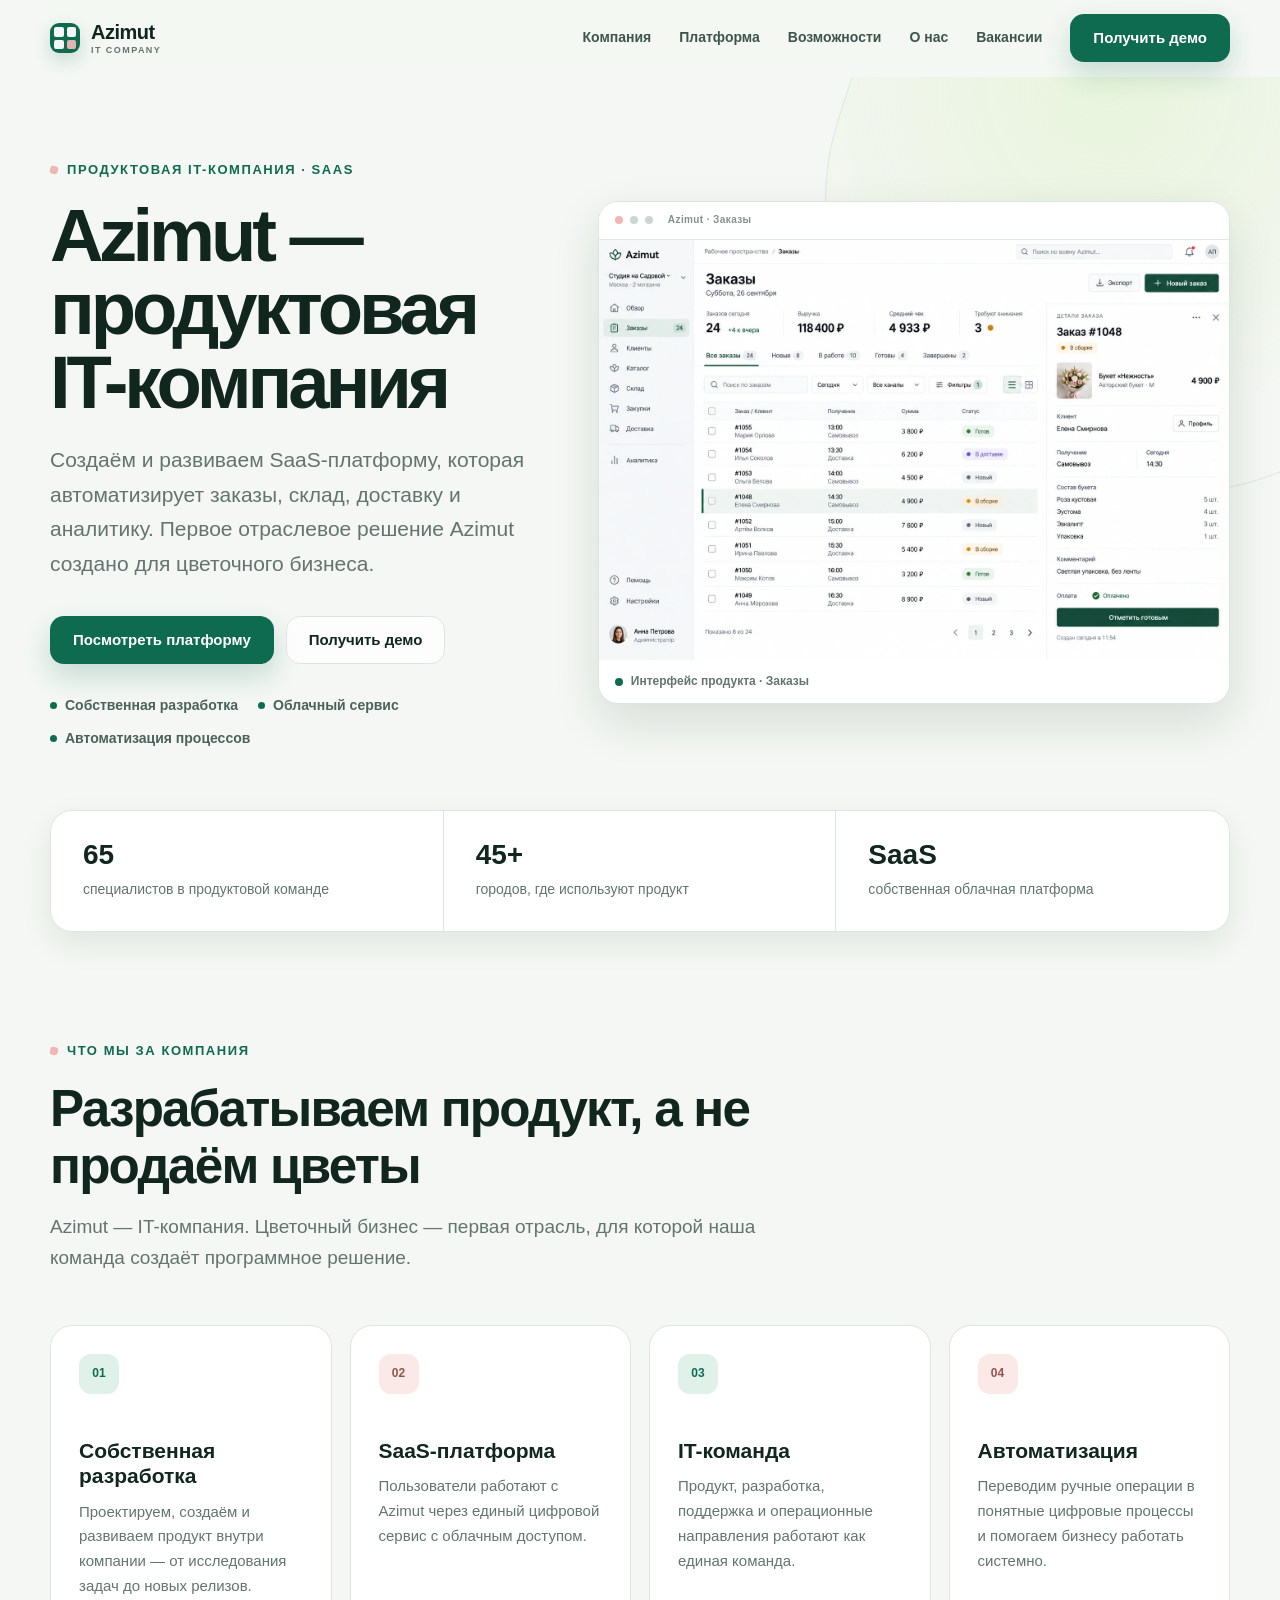
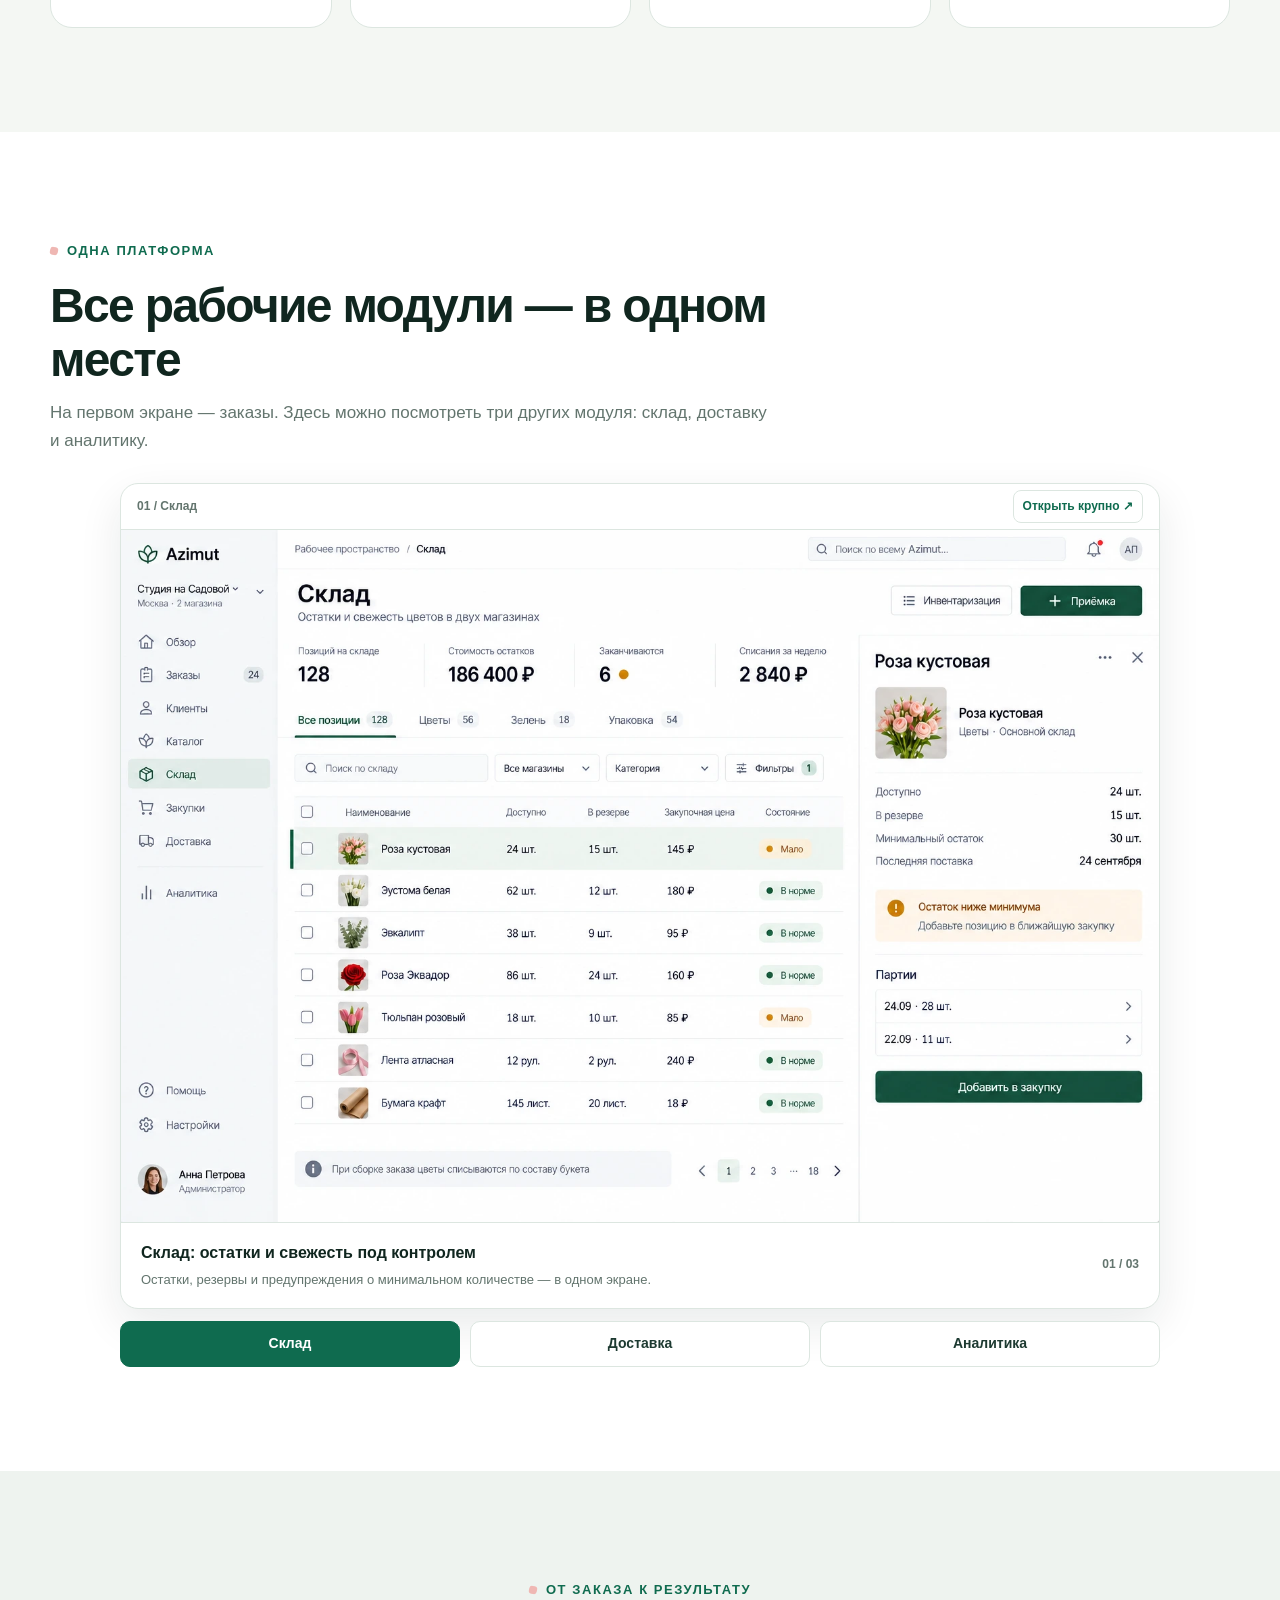
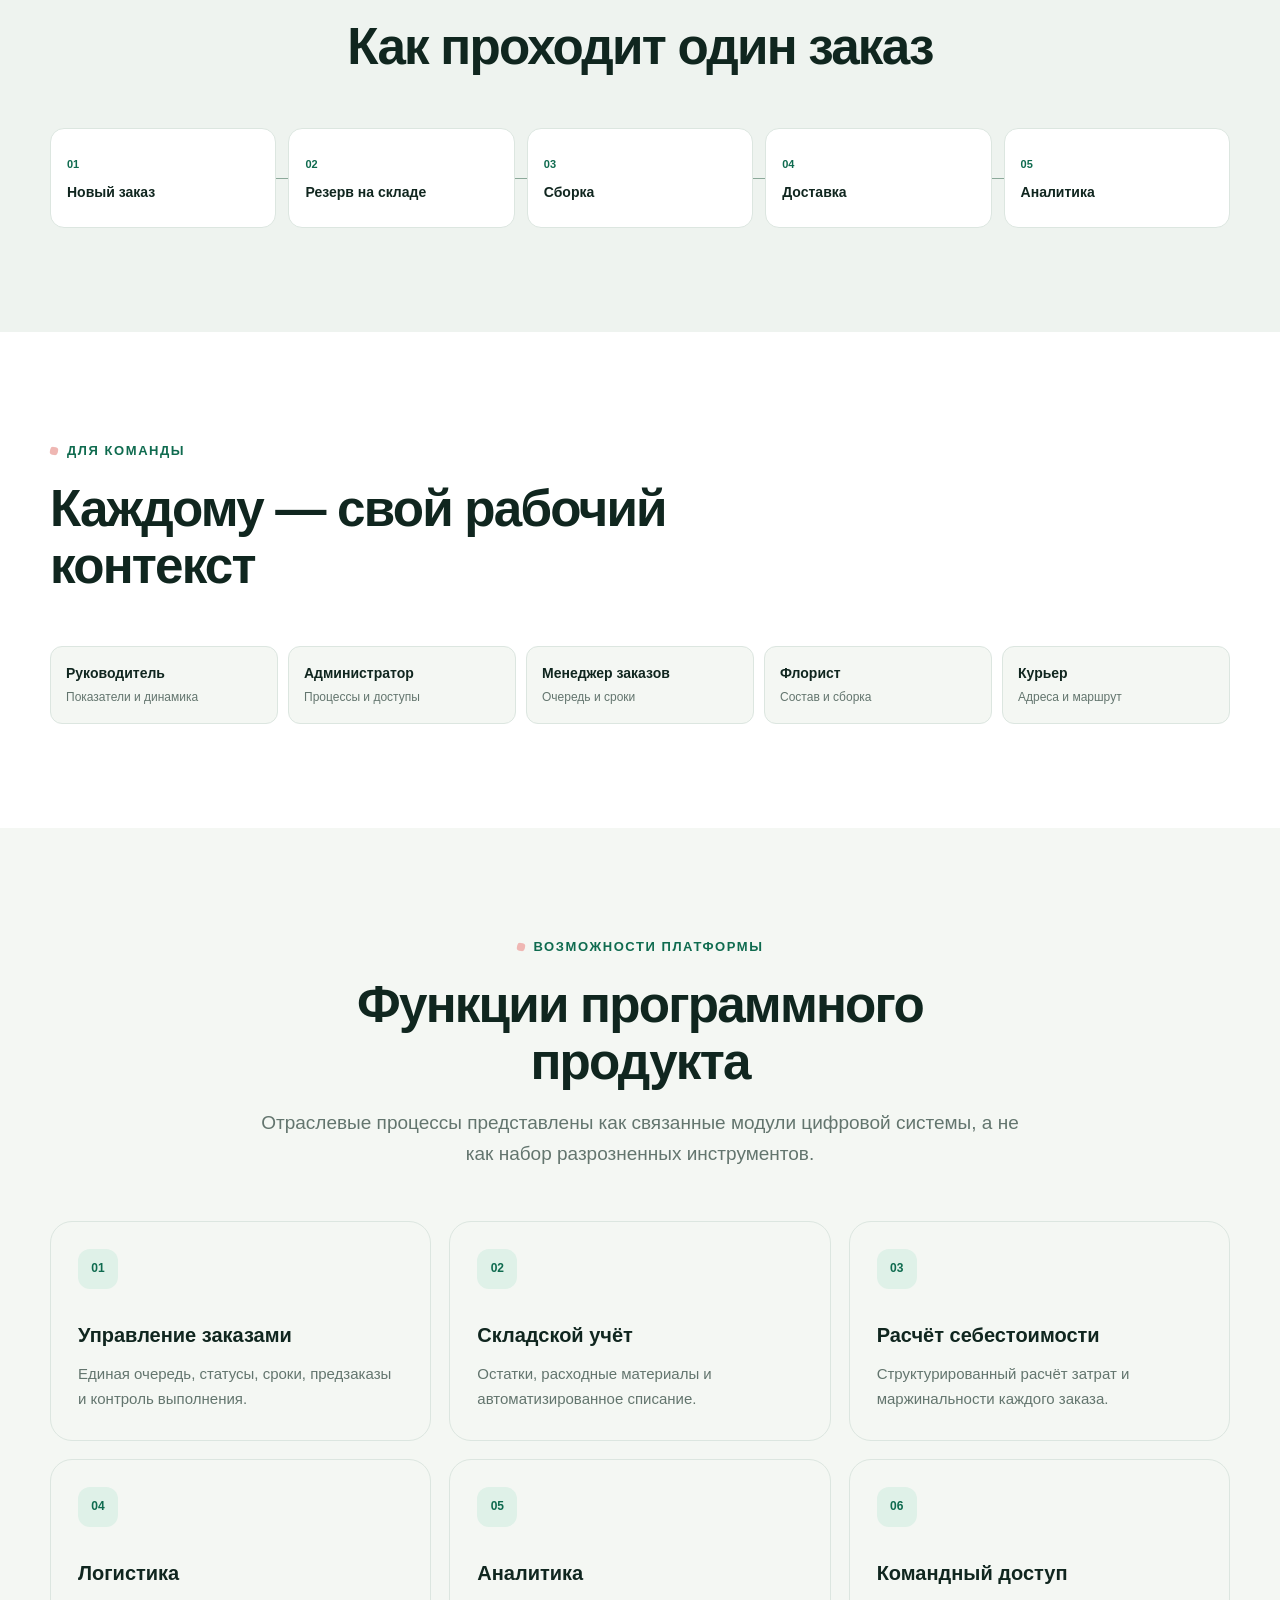
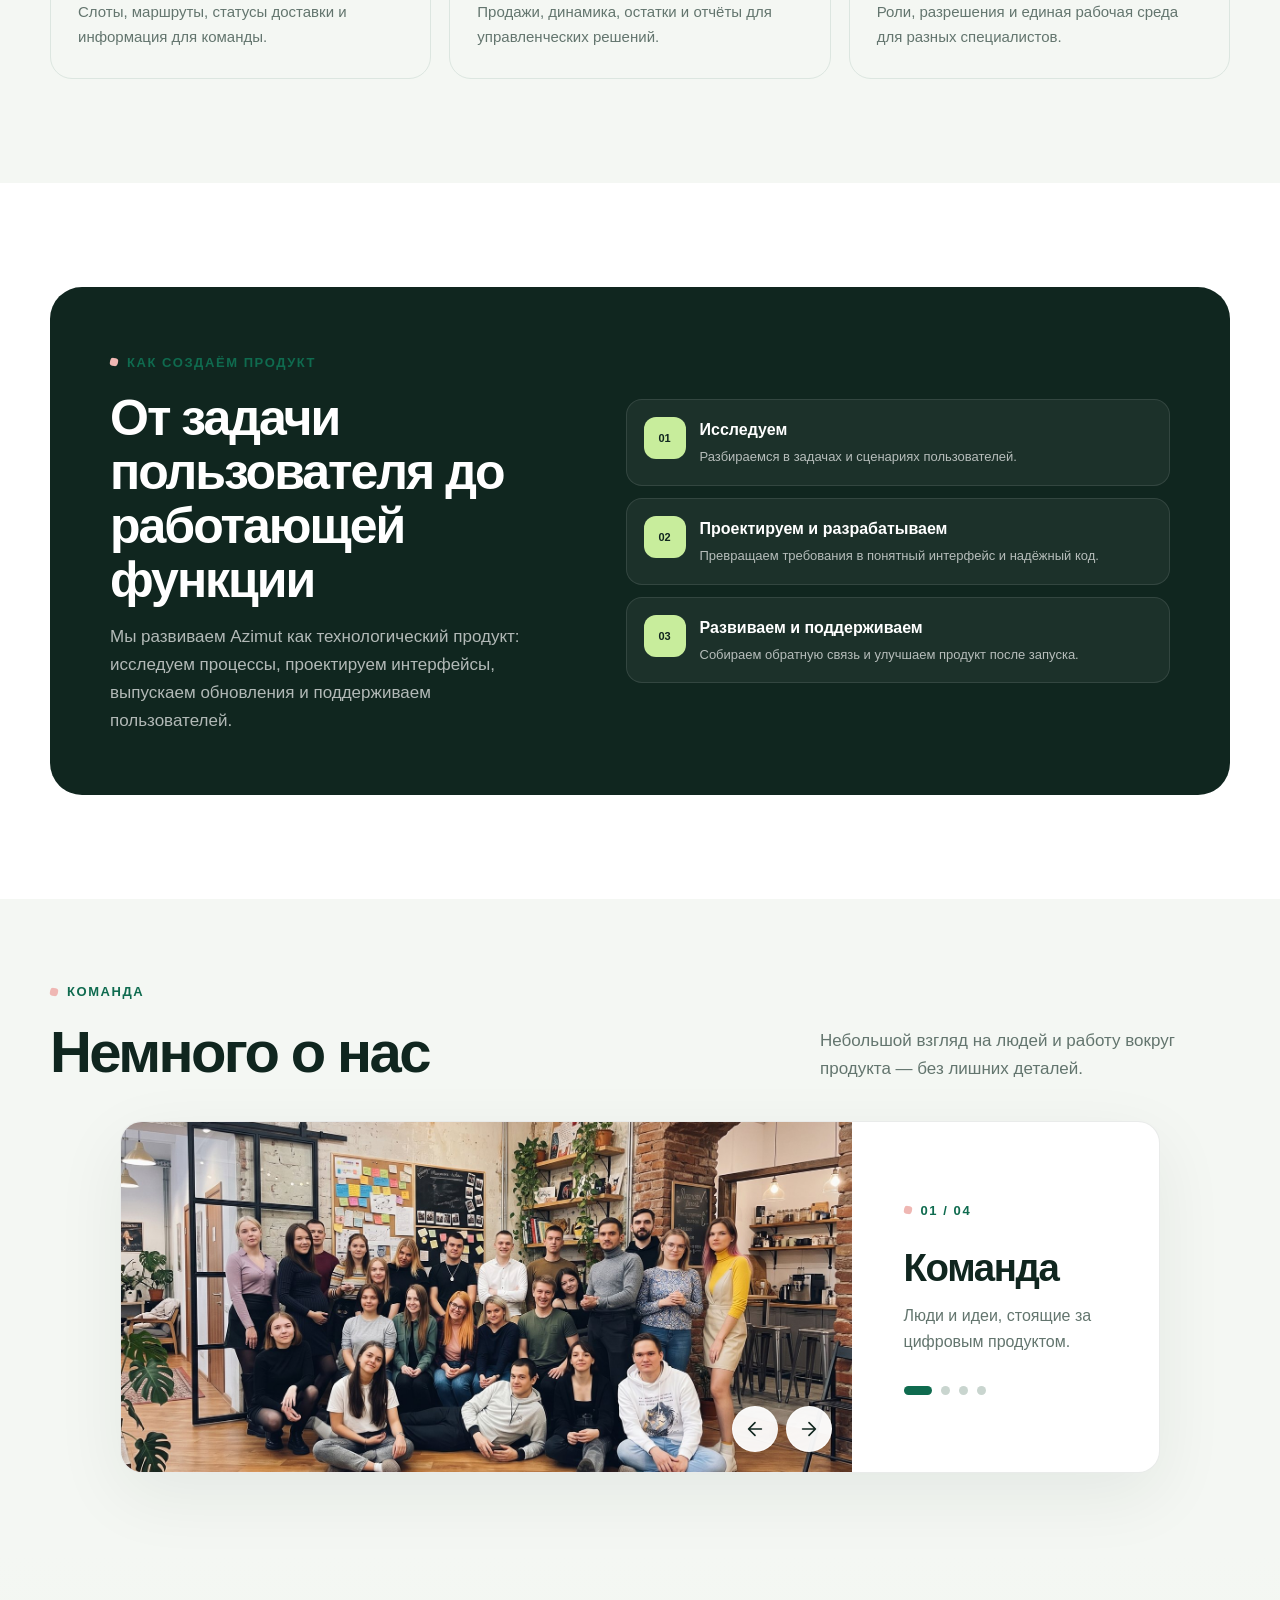
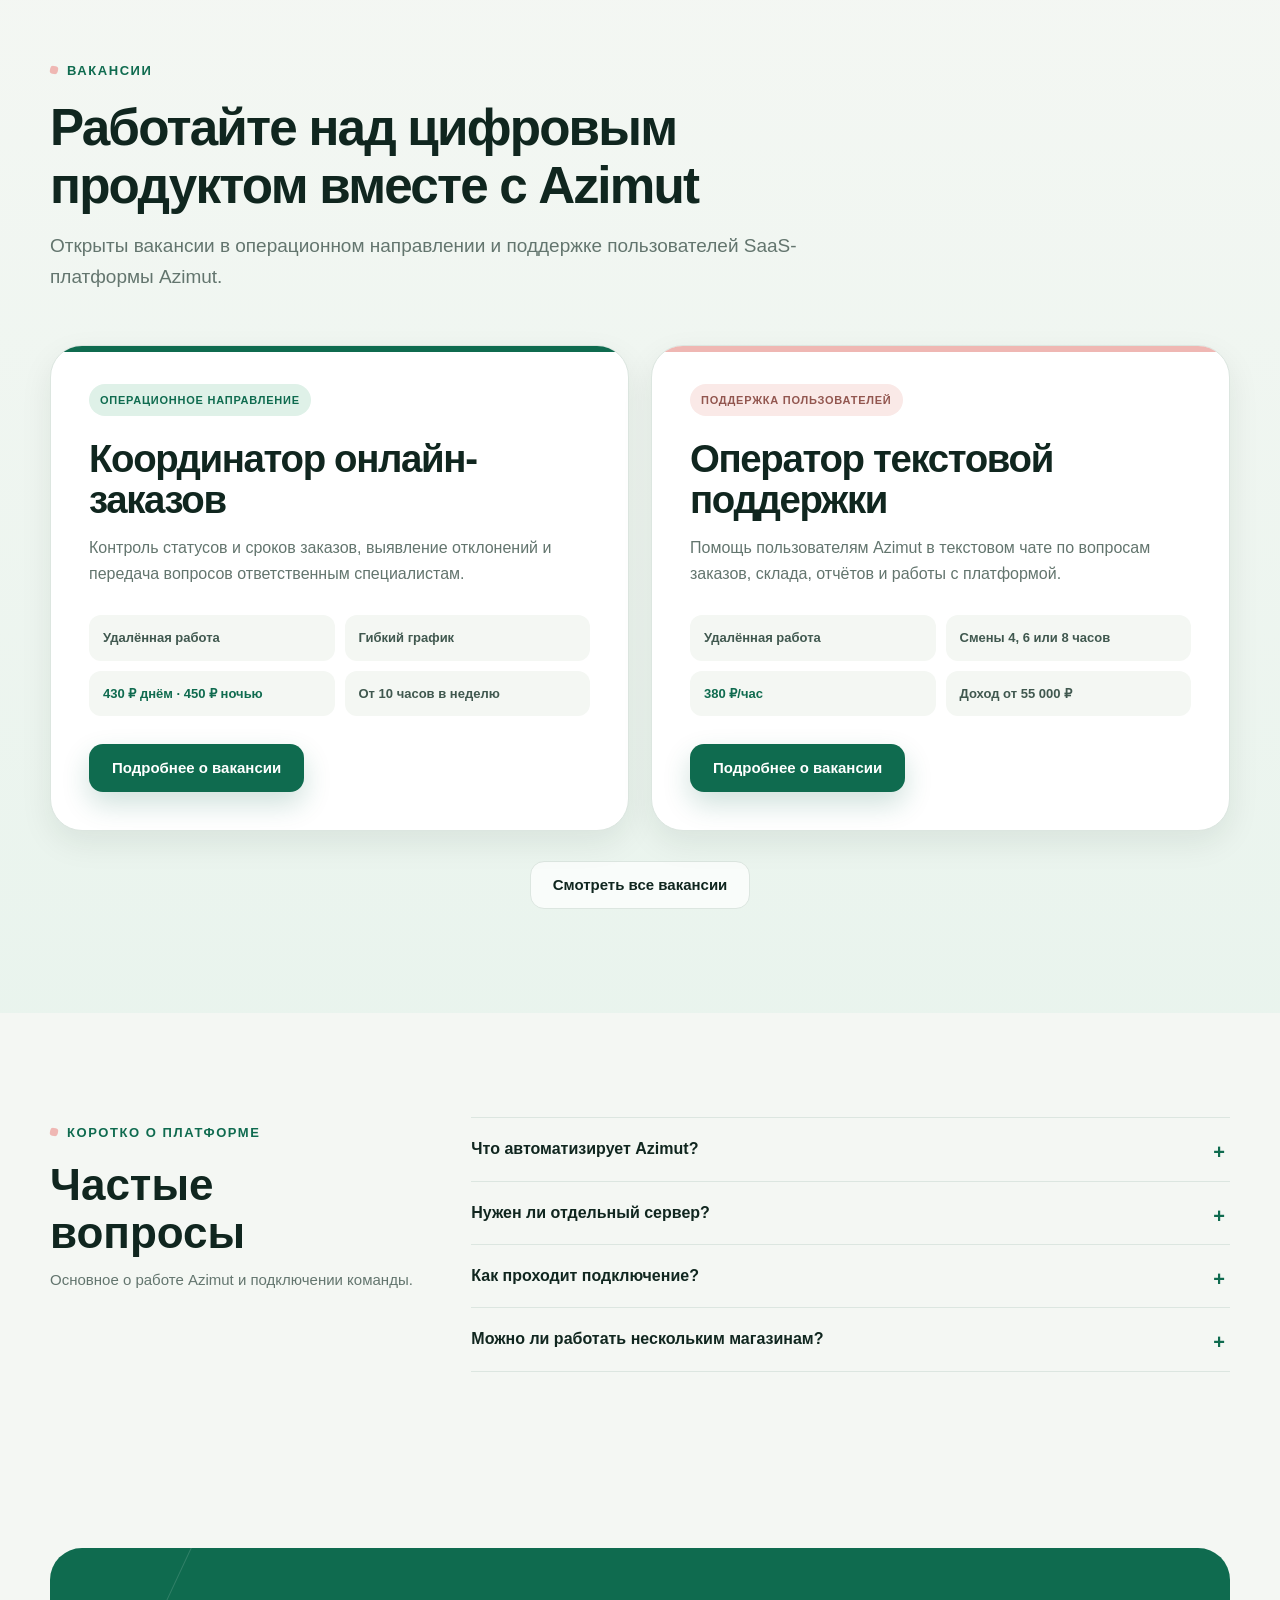
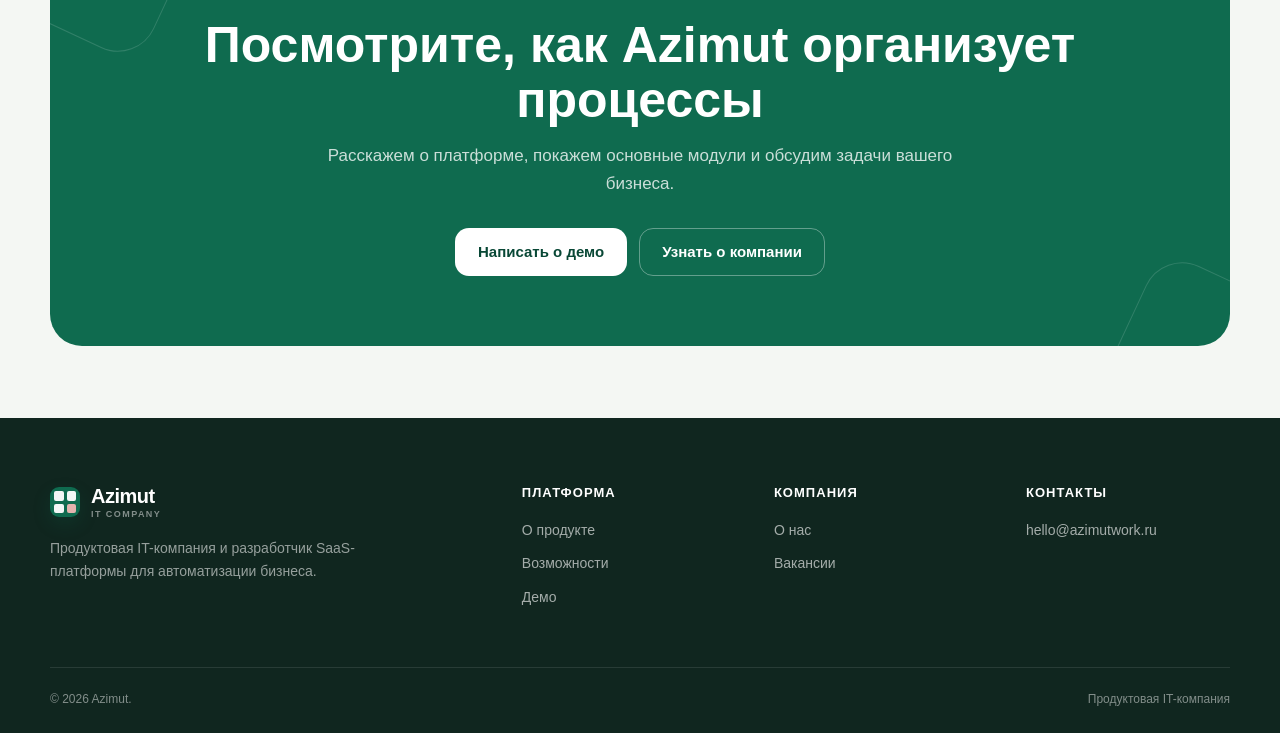
==== commit 551976b3: "Use azimutwork.ru contact email" ====
--- a/index.html
+++ b/index.html
@@ -33,7 +33,7 @@
         <a href="#capabilities">Возможности</a>
         <a href="about.html">О нас</a>
         <a href="careers.html">Вакансии</a>
-        <a class="button button--primary" href="mailto:hello@azimut.ru?subject=Демо%20Azimut">Получить демо</a>
+        <a class="button button--primary" href="mailto:hello@azimutwork.ru?subject=Демо%20Azimut">Получить демо</a>
       </nav>
       <button class="menu-button" type="button" aria-label="Открыть меню" aria-expanded="false" aria-controls="mobile-nav" data-menu-button>
         <span class="menu-lines" aria-hidden="true"><span></span><span></span><span></span></span>
@@ -47,7 +47,7 @@
     <a href="#capabilities">Возможности</a>
     <a href="about.html">О нас</a>
     <a href="careers.html">Вакансии</a>
-    <a class="button button--primary" href="mailto:hello@azimut.ru?subject=Демо%20Azimut">Получить демо</a>
+    <a class="button button--primary" href="mailto:hello@azimutwork.ru?subject=Демо%20Azimut">Получить демо</a>
   </nav>
 
   <main id="main">
@@ -59,7 +59,7 @@
           <p>Создаём и развиваем SaaS-платформу, которая автоматизирует заказы, склад, доставку и аналитику. Первое отраслевое решение Azimut создано для цветочного бизнеса.</p>
           <div class="hero-actions">
             <a class="button button--primary" href="#platform">Посмотреть платформу</a>
-            <a class="button button--secondary" href="mailto:hello@azimut.ru?subject=Демо%20Azimut">Получить демо</a>
+            <a class="button button--secondary" href="mailto:hello@azimutwork.ru?subject=Демо%20Azimut">Получить демо</a>
           </div>
           <div class="hero-points" aria-label="Ключевые особенности">
             <span>Собственная разработка</span>
@@ -297,7 +297,7 @@
           <h2>Посмотрите, как Azimut организует процессы</h2>
           <p>Расскажем о платформе, покажем основные модули и обсудим задачи вашего бизнеса.</p>
           <div class="hero-actions">
-            <a class="button button--light" href="mailto:hello@azimut.ru?subject=Демо%20Azimut">Написать о демо</a>
+            <a class="button button--light" href="mailto:hello@azimutwork.ru?subject=Демо%20Azimut">Написать о демо</a>
             <a class="button button--ghost-light" href="about.html">Узнать о компании</a>
           </div>
         </div>
@@ -321,7 +321,7 @@
         </div>
         <div class="footer-column"><h2>Платформа</h2><a href="#platform">О продукте</a><a href="#capabilities">Возможности</a><a href="#demo">Демо</a></div>
         <div class="footer-column"><h2>Компания</h2><a href="about.html">О нас</a><a href="careers.html">Вакансии</a></div>
-        <div class="footer-column"><h2>Контакты</h2><a href="mailto:hello@azimut.ru">hello@azimut.ru</a></div>
+        <div class="footer-column"><h2>Контакты</h2><a href="mailto:hello@azimutwork.ru">hello@azimutwork.ru</a></div>
       </div>
       <div class="footer-bottom"><span>© <span data-year>2026</span> Azimut.</span><span>Продуктовая IT-компания</span></div>
     </div>
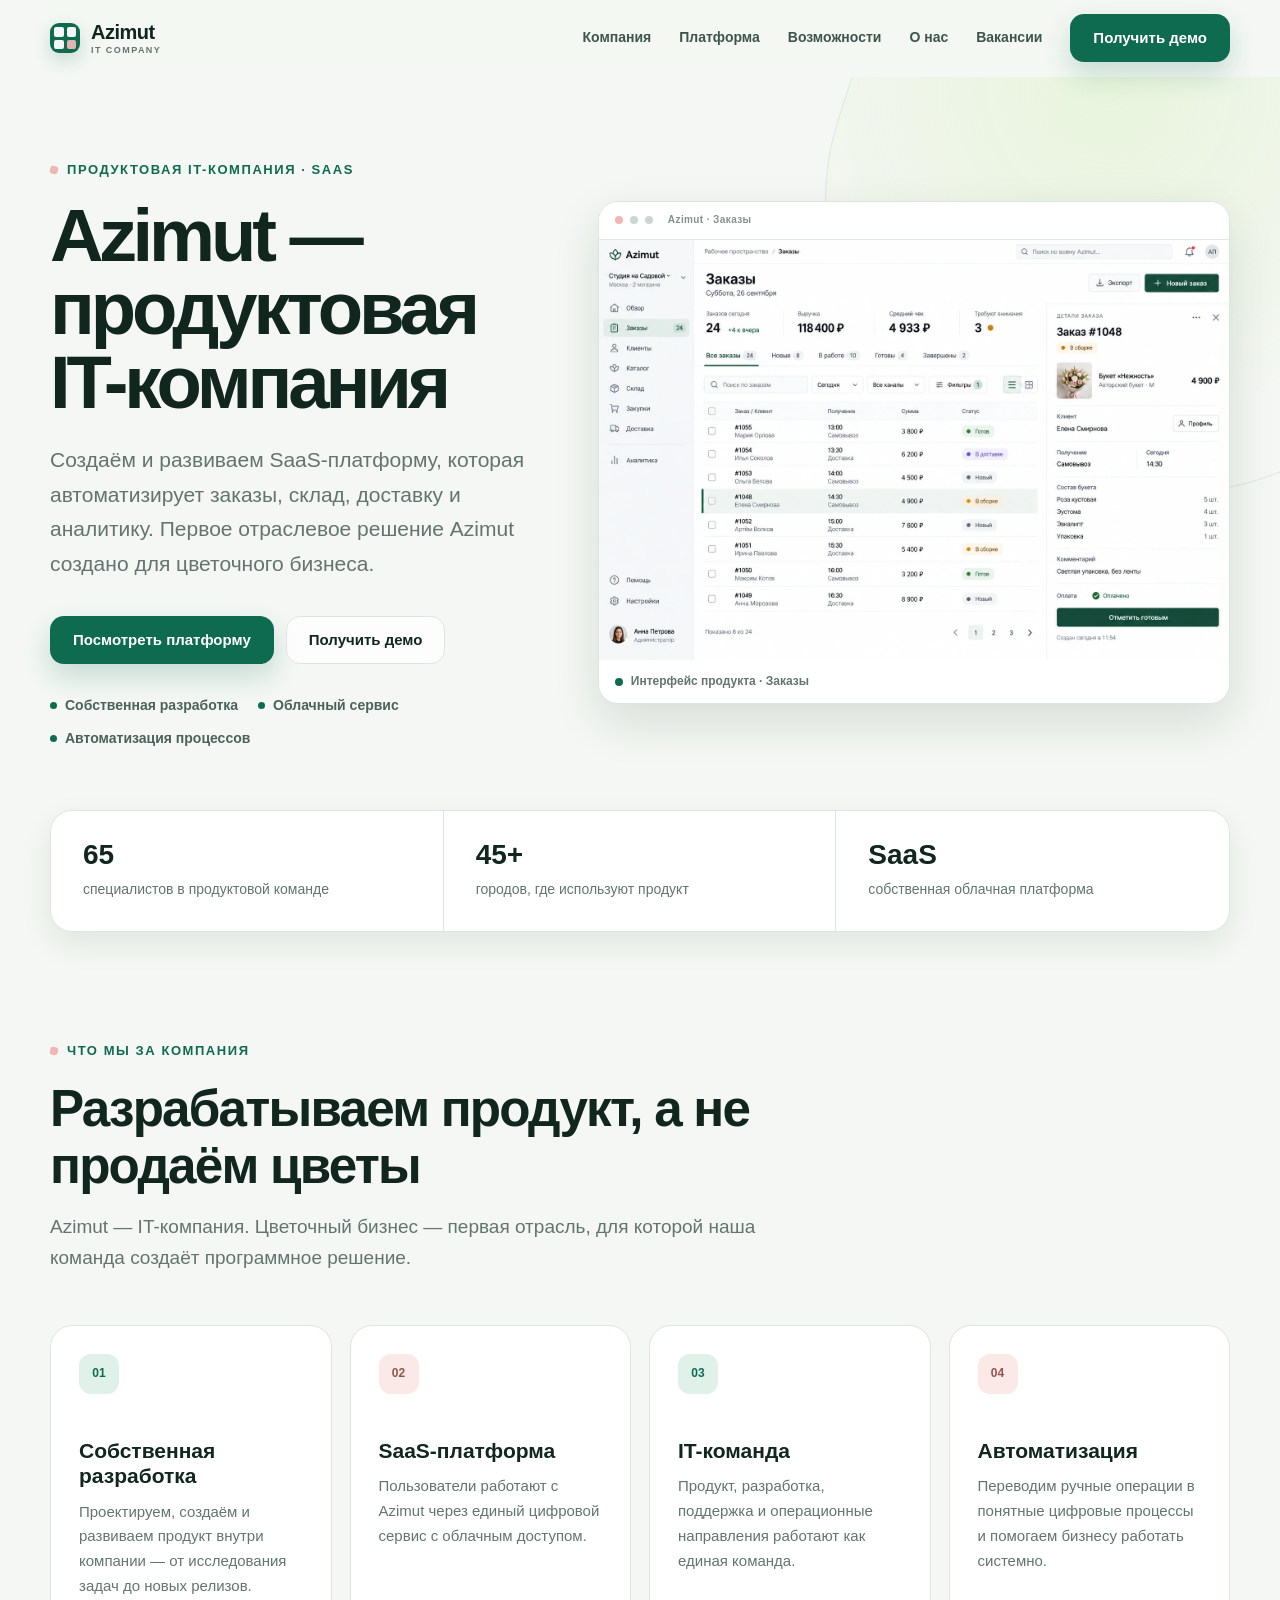
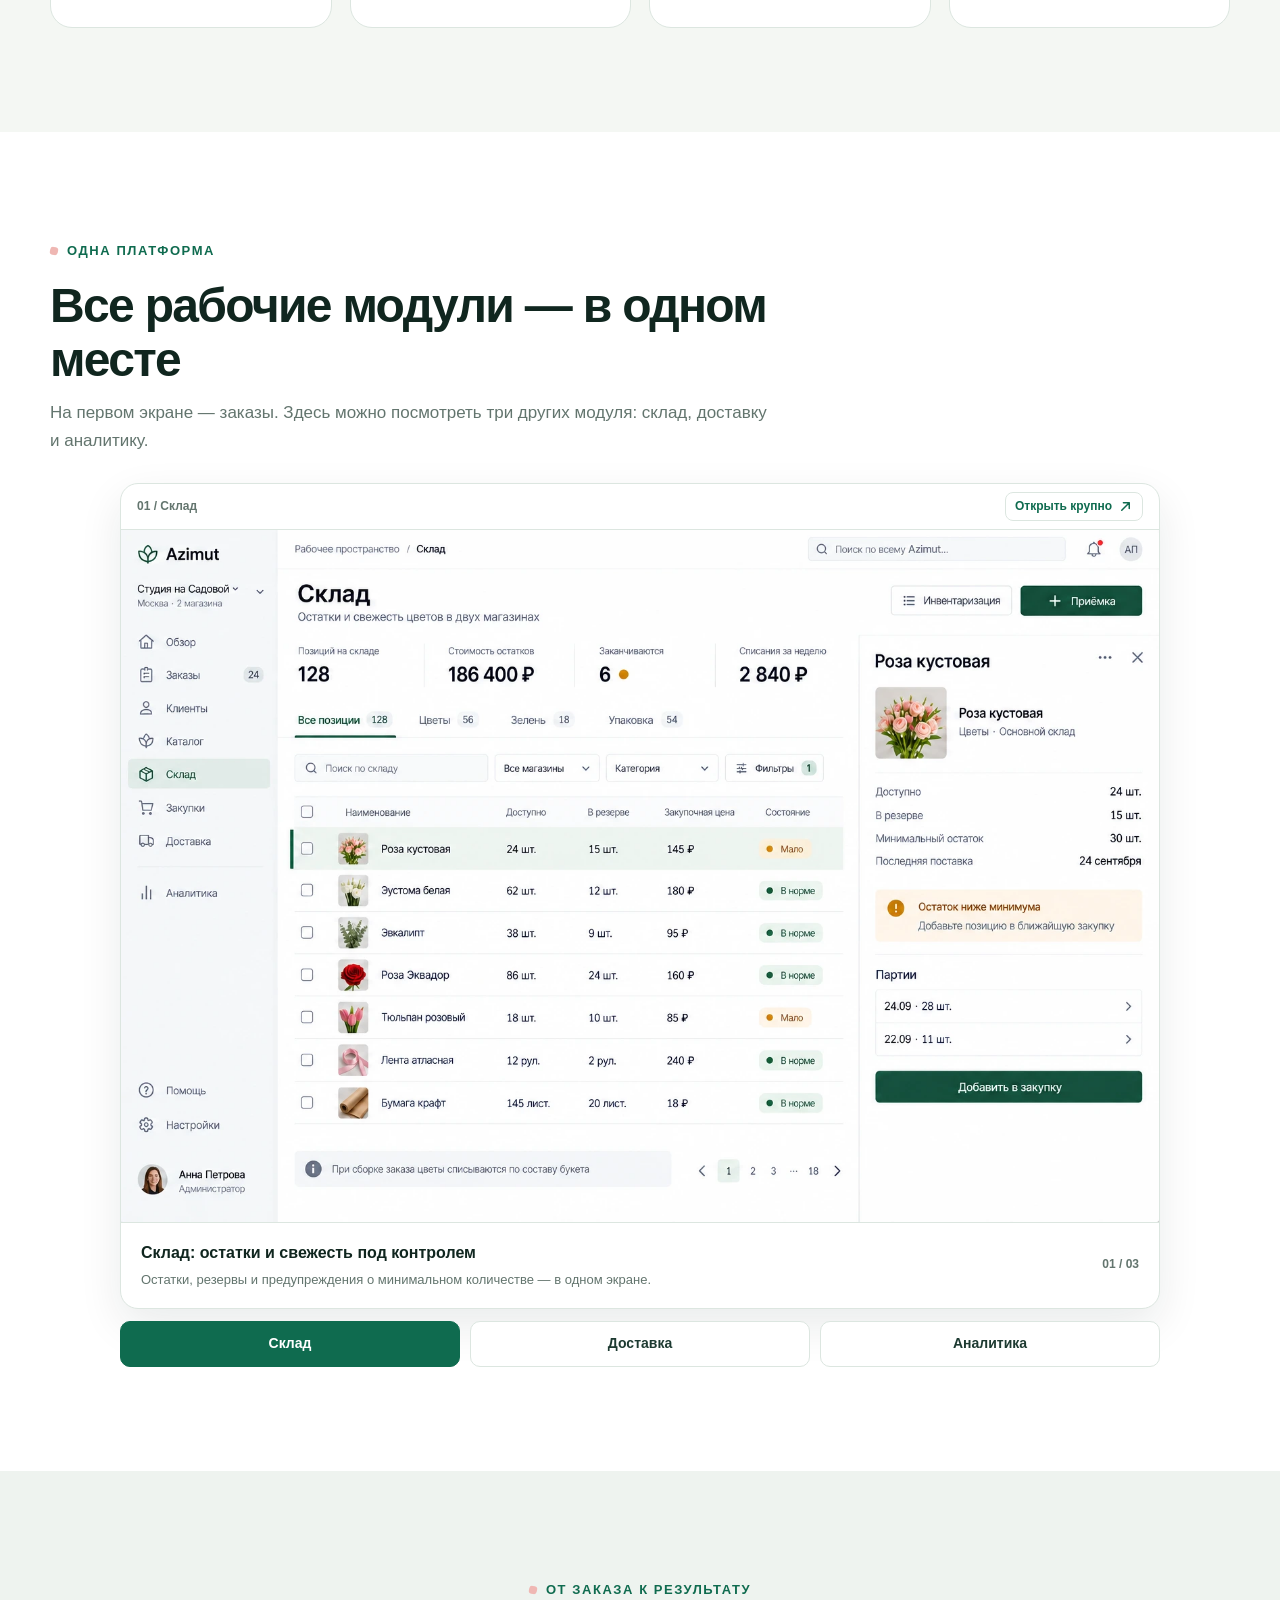
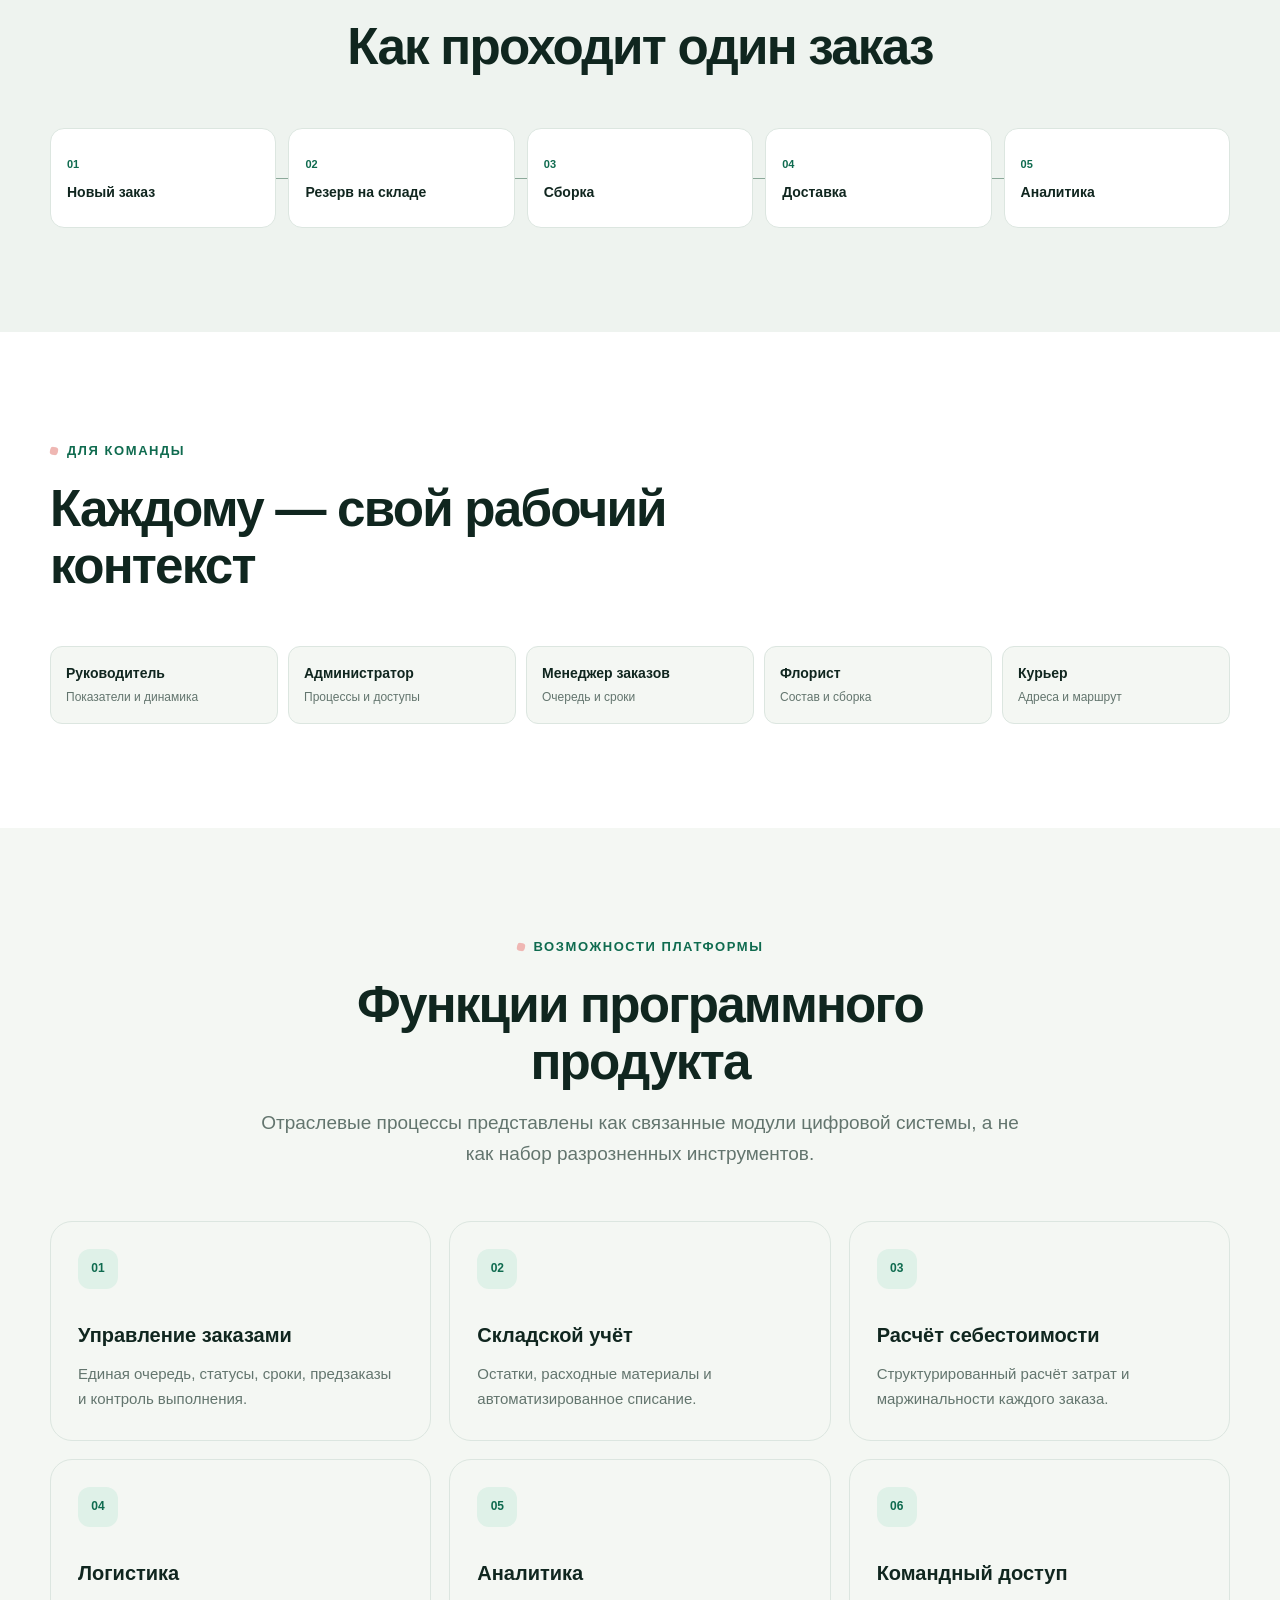
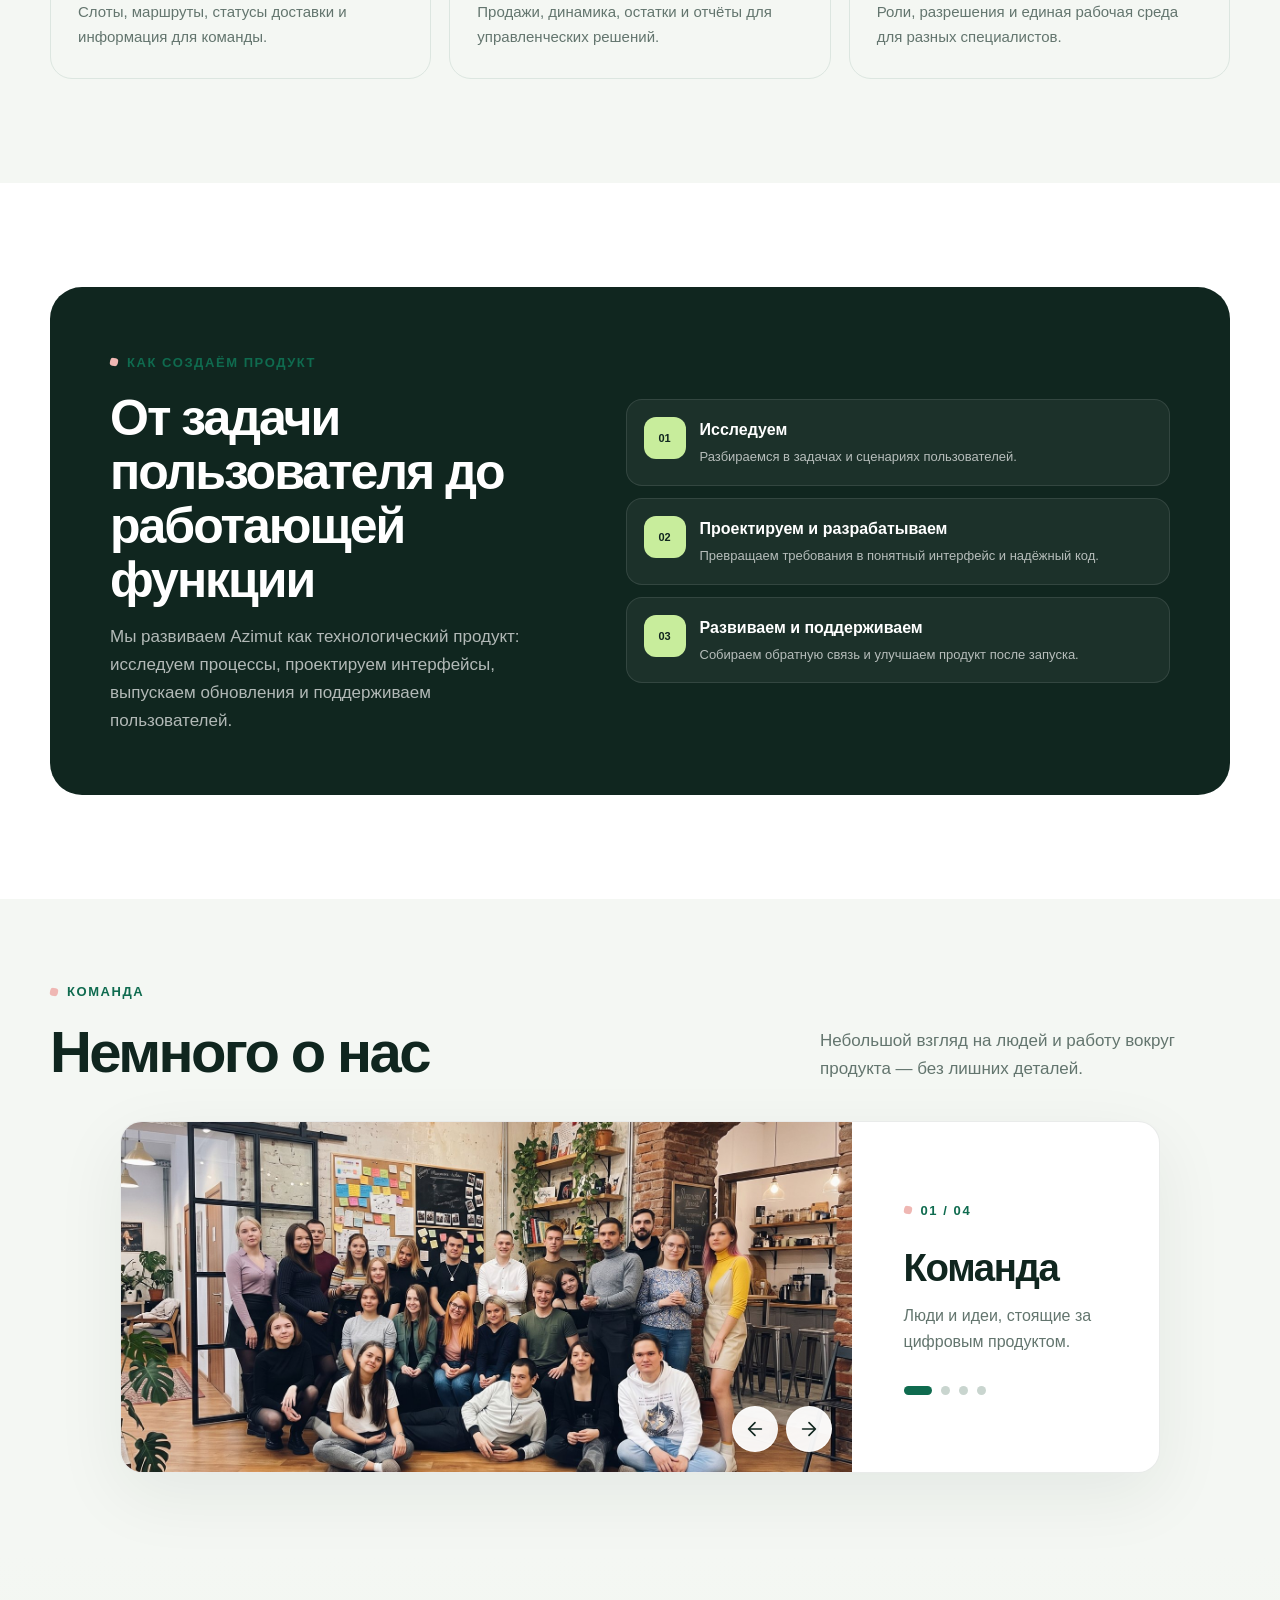
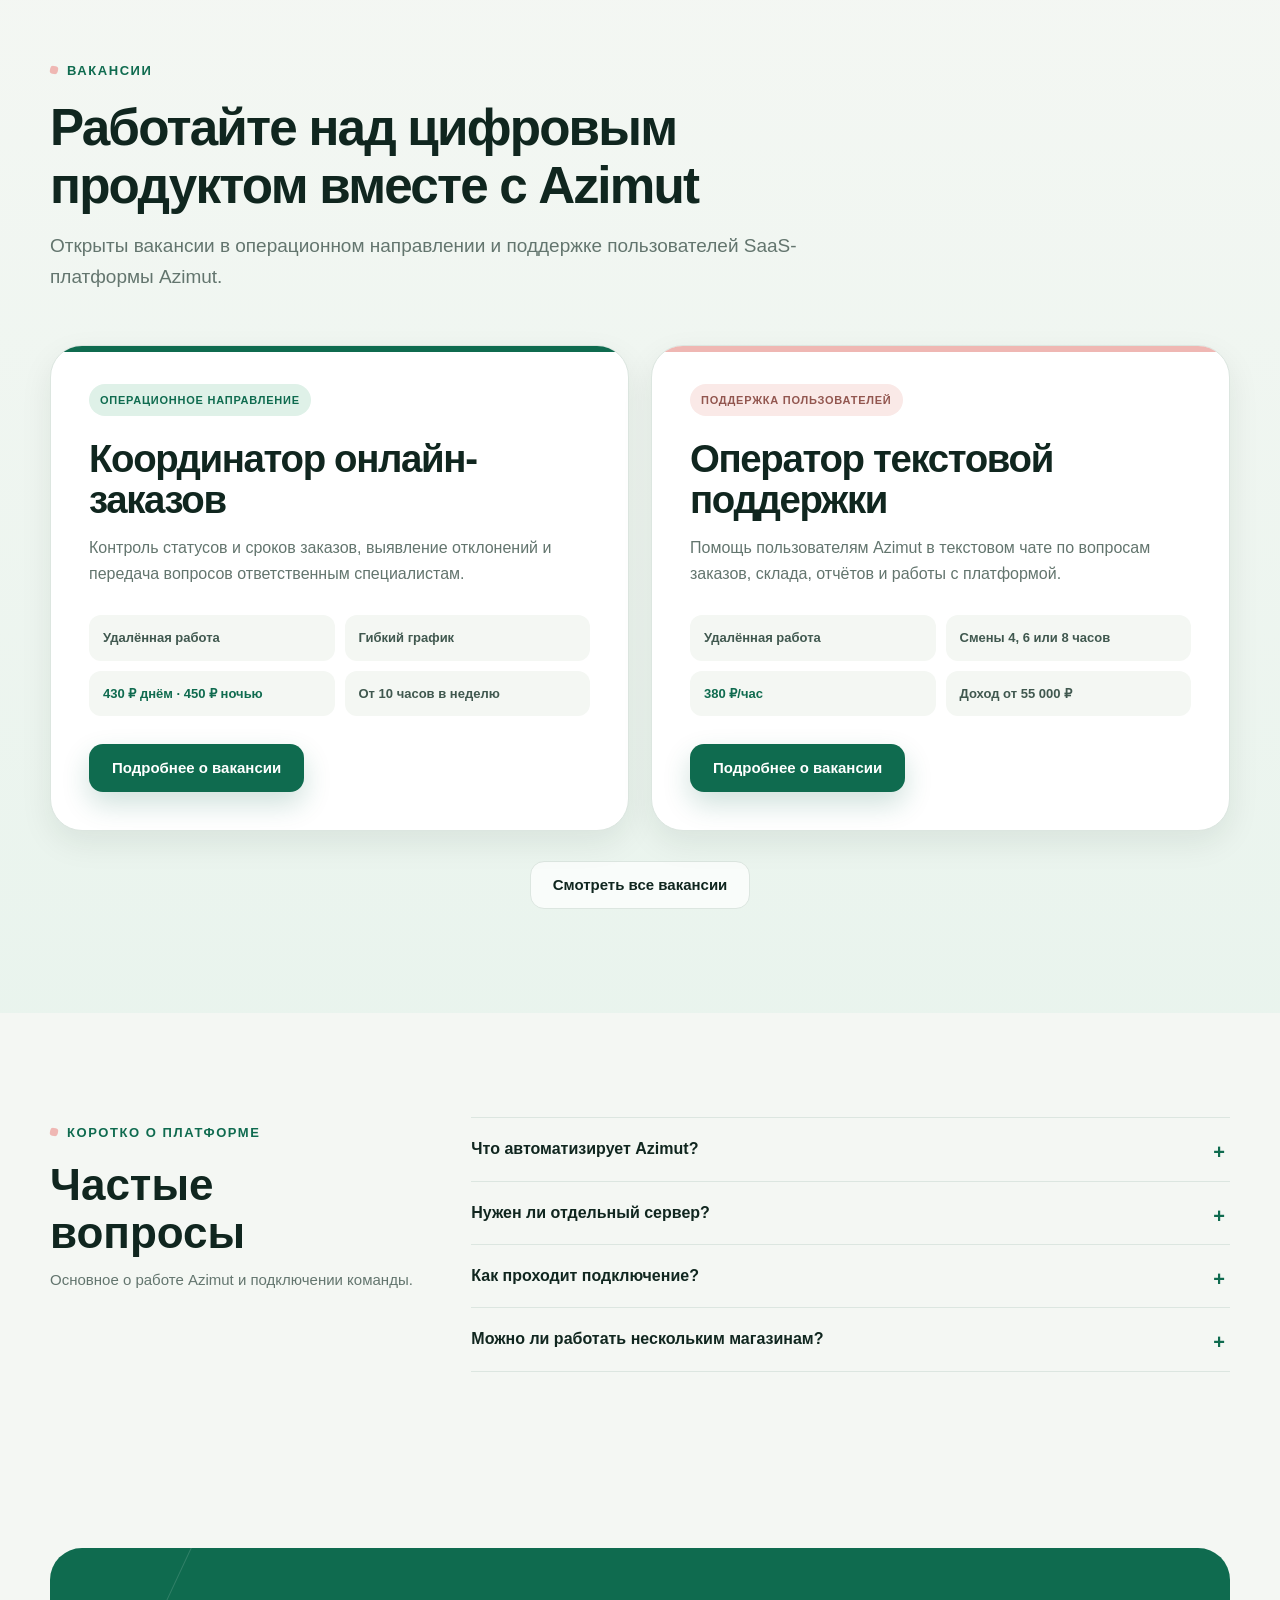
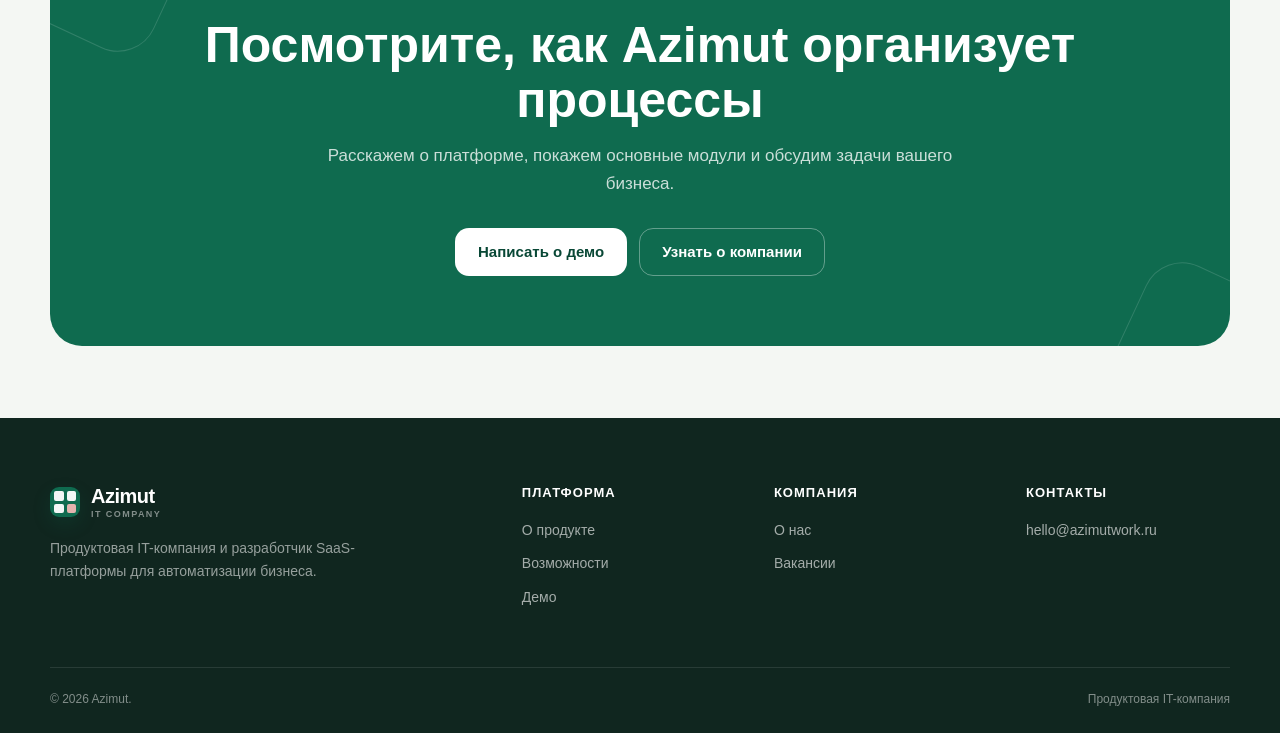
==== commit 6ea62eb7: "Fix mobile external-link icon" ====
--- a/index.html
+++ b/index.html
@@ -111,7 +111,7 @@
         </div>
         <div class="product-gallery" data-product-gallery>
           <div class="product-gallery-frame">
-            <div class="product-gallery-toolbar"><span data-product-label>01 / Склад</span><button type="button" data-product-zoom>Открыть крупно <span aria-hidden="true">↗</span></button></div>
+            <div class="product-gallery-toolbar"><span data-product-label>01 / Склад</span><button type="button" data-product-zoom>Открыть крупно <svg class="external-link-icon" aria-hidden="true" viewBox="0 0 18 18"><path d="M6.5 4.5h7v7M13.5 4.5l-9 9"/></svg></button></div>
             <button class="product-gallery-media" type="button" data-product-zoom aria-label="Открыть выбранный экран Azimut крупно">
               <img src="product-stock.webp" alt="Реальный интерфейс Azimut: складской учёт" width="1536" height="1024" loading="lazy" data-product-image>
             </button>
--- a/styles.css
+++ b/styles.css
@@ -2900,6 +2900,10 @@
 }
 
 .product-gallery-toolbar button {
+  display: inline-flex;
+  align-items: center;
+  justify-content: center;
+  gap: 6px;
   padding: 6px 9px;
   border: 1px solid var(--line);
   border-radius: 8px;
@@ -2908,6 +2912,20 @@
   cursor: pointer;
   font-size: 12px;
   font-weight: 700;
+  line-height: 1;
+  white-space: nowrap;
+}
+
+.external-link-icon {
+  display: block;
+  flex: 0 0 auto;
+  width: 15px;
+  height: 15px;
+  fill: none;
+  stroke: currentColor;
+  stroke-width: 1.8;
+  stroke-linecap: round;
+  stroke-linejoin: round;
 }
 
 .product-gallery-media {
